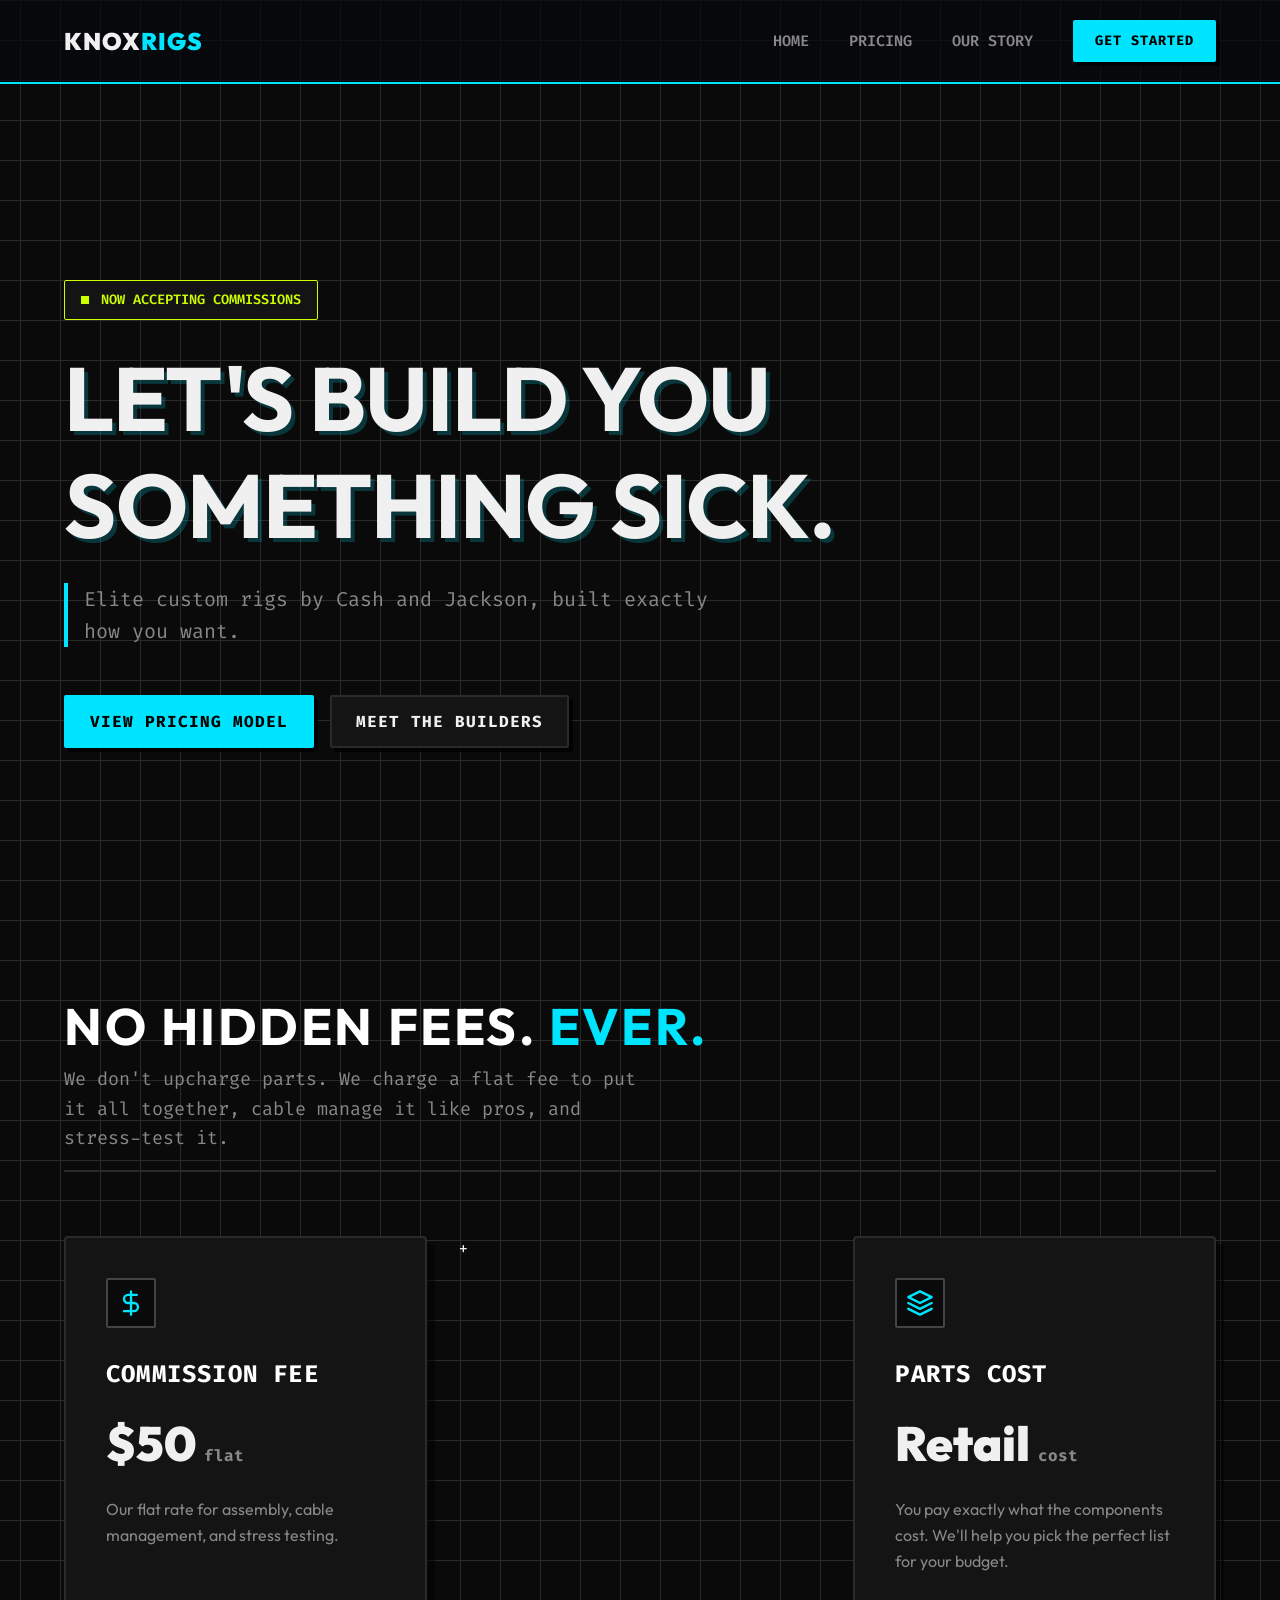
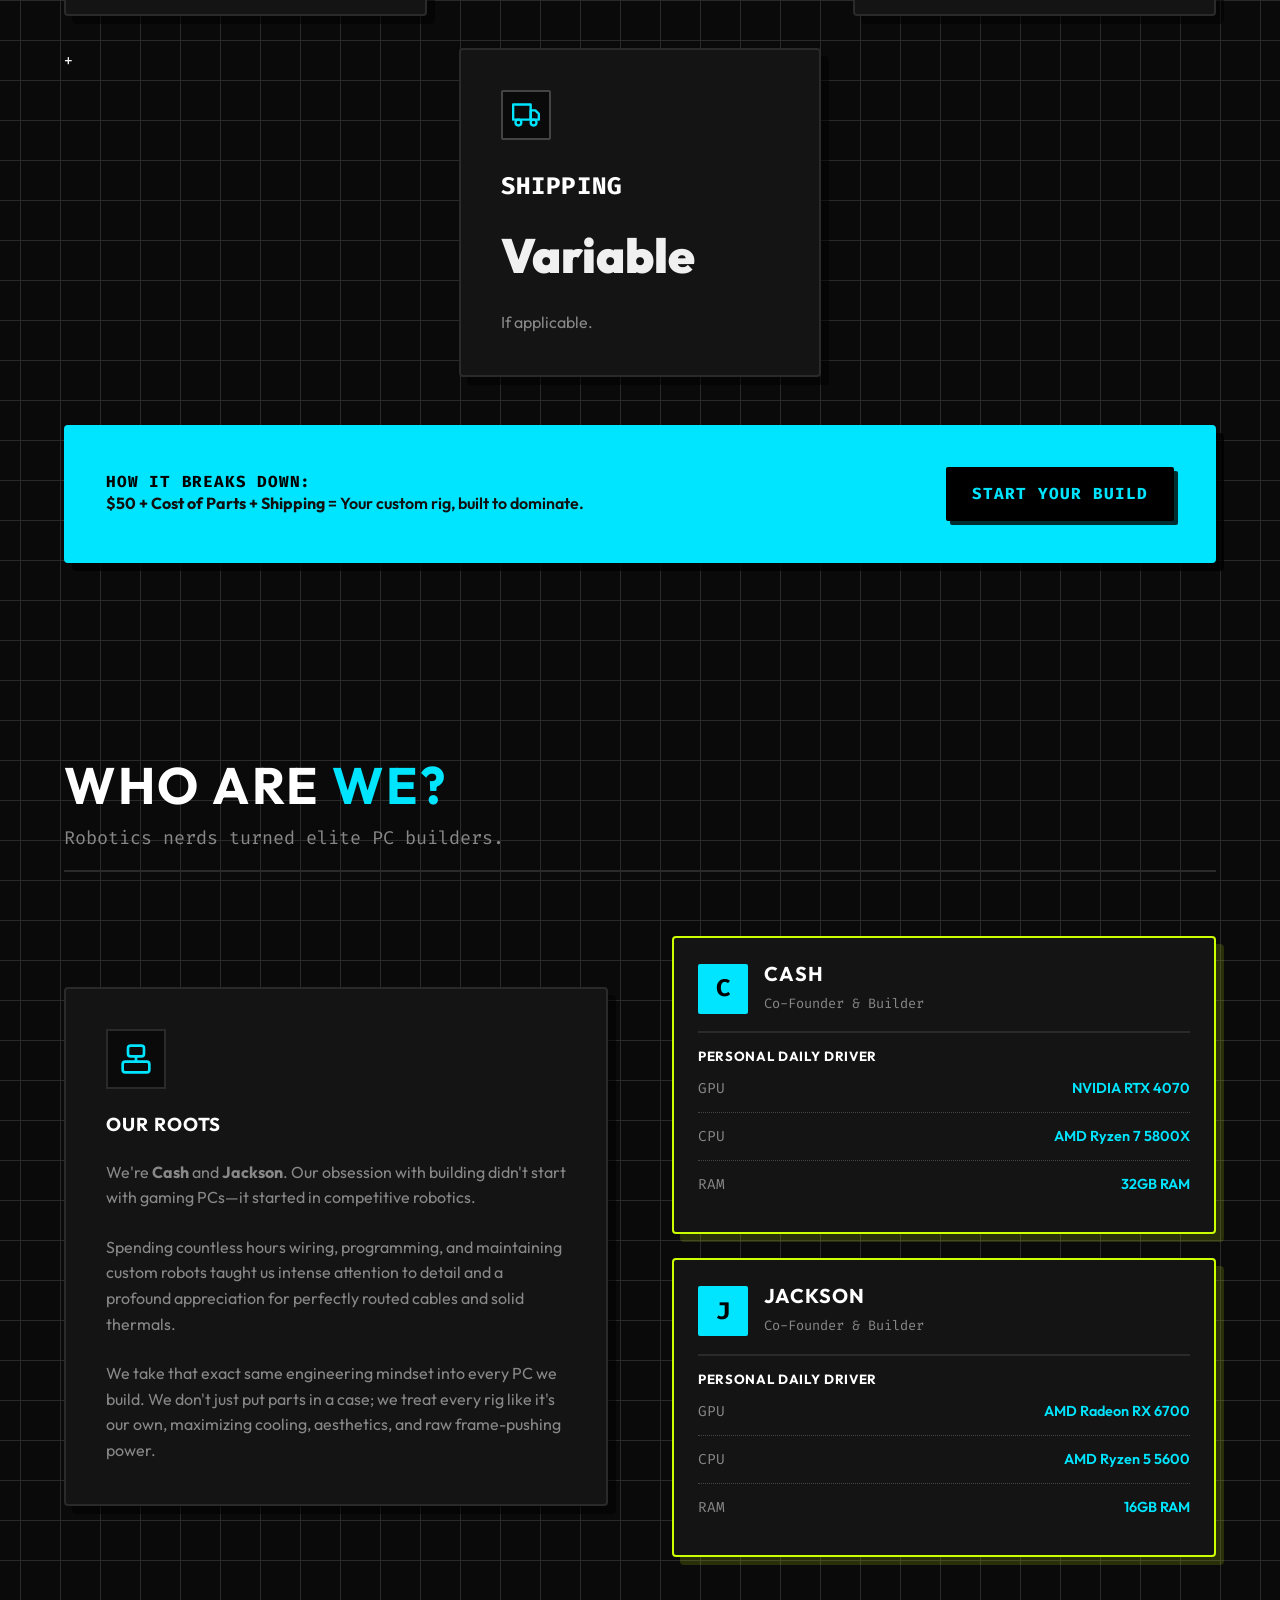
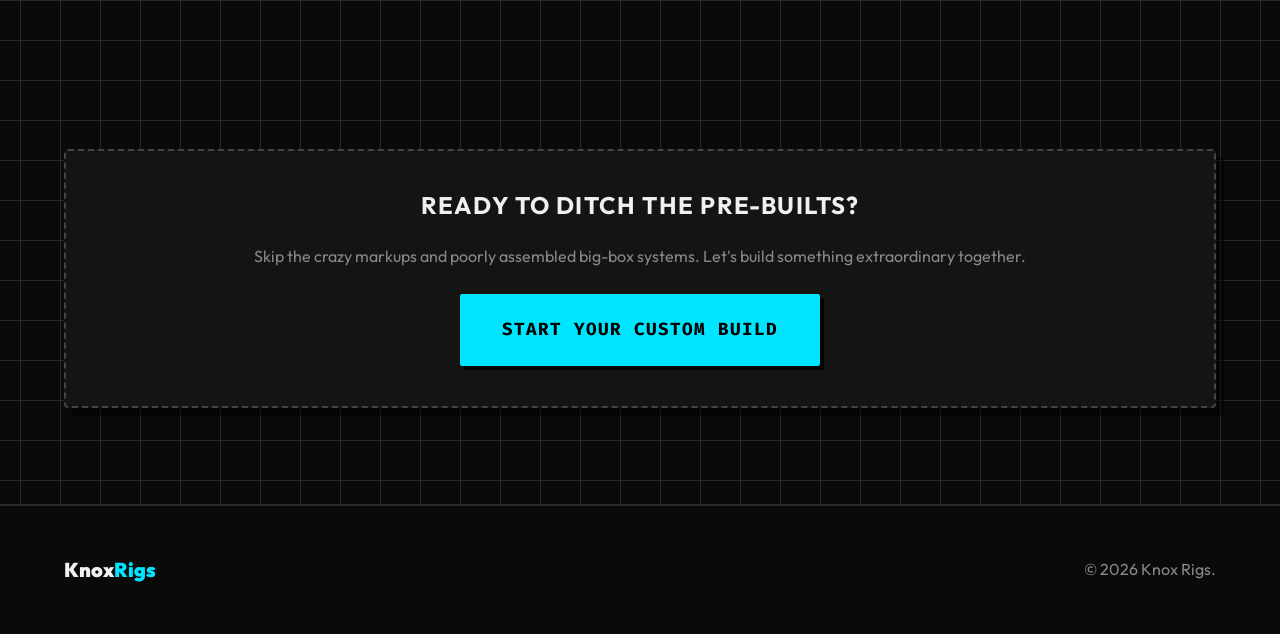
==== index.html @ 751ca569 "new ui" ====
<!DOCTYPE html>
<html lang="en">

<head>
    <meta charset="UTF-8">
    <meta name="viewport" content="width=device-width, initial-scale=1.0">
    <title>Knox Rigs</title>
    <meta name="description"
        content="Premium custom PC building service by Cash and Jackson. Transparent pricing: $50 commission + parts + shipping.">
    <link rel="preconnect" href="https://fonts.googleapis.com">
    <link rel="preconnect" href="https://fonts.gstatic.com" crossorigin>
    <link href="https://fonts.googleapis.com/css2?family=Fira+Code:wght@400;600;700&family=Outfit:wght@300;400;500;600;700;900&display=swap"
        rel="stylesheet">
    <link rel="stylesheet" href="style.css">
</head>

<body>
    <nav class="navbar glass-nav">
        <div class="logo">
            Knox<span>Rigs</span>
        </div>
        <ul class="nav-links">
            <li><a href="#home">Home</a></li>
            <li><a href="#pricing">Pricing</a></li>
            <li><a href="#about">Our Story</a></li>
            <li><a href="commission.html" class="btn-primary btn-small">Get Started</a></li>
        </ul>
        <div class="mobile-menu-btn">
            <svg width="24" height="24" viewBox="0 0 24 24" fill="none" stroke="currentColor" stroke-width="2"
                stroke-linecap="round" stroke-linejoin="round">
                <line x1="3" y1="12" x2="21" y2="12"></line>
                <line x1="3" y1="6" x2="21" y2="6"></line>
                <line x1="3" y1="18" x2="21" y2="18"></line>
            </svg>
        </div>
    </nav>

    <header class="hero" id="home">
        <div class="hero-glow"></div>
        <div class="hero-content reveal">
            <div class="badge">
                <span class="pulse-dot"></span>
                Now accepting commissions
            </div>
            <h1 class="glow-text">Let's Build You<br>Something Sick.</h1>
            <p>Elite custom rigs by Cash and Jackson, built exactly how you want.</p>
            <div class="hero-buttons">
                <a href="#pricing" class="btn-primary">View Pricing Model</a>
                <a href="#about" class="btn-secondary">Meet the Builders</a>
            </div>
        </div>
    </header>

    <section class="pricing" id="pricing">
        <div class="section-container">
            <div class="section-header reveal">
                <h2 class="section-title">No Hidden Fees. <span>Ever.</span></h2>
                <p class="section-subtitle">We don't upcharge parts. We charge a flat fee to put it all together, cable manage it like pros, and stress-test it.</p>
            </div>

            <div class="pricing-cards reveal">
                <div class="price-card glass-panel hover-glow">
                    <div class="price-icon">
                        <svg width="28" height="28" viewBox="0 0 24 24" fill="none" stroke="currentColor"
                            stroke-width="2" stroke-linecap="round" stroke-linejoin="round">
                            <path d="M12 2v20M17 5H9.5a3.5 3.5 0 0 0 0 7h5a3.5 3.5 0 0 1 0 7H6" />
                        </svg>
                    </div>
                    <h3>Commission Fee</h3>
                    <div class="price-amount">$50<span>flat</span></div>
                    <p>Our flat rate for assembly, cable management, and stress testing.</p>
                </div>

                <div class="pricing-operator">+</div>

                <div class="price-card glass-panel hover-glow">
                    <div class="price-icon">
                        <svg width="28" height="28" viewBox="0 0 24 24" fill="none" stroke="currentColor"
                            stroke-width="2" stroke-linecap="round" stroke-linejoin="round">
                            <polygon points="12 2 2 7 12 12 22 7 12 2" />
                            <polyline points="2 17 12 22 22 17" />
                            <polyline points="2 12 12 17 22 12" />
                        </svg>
                    </div>
                    <h3>Parts Cost</h3>
                    <div class="price-amount">Retail<span>cost</span></div>
                    <p>You pay exactly what the components cost. We'll help you pick the perfect list for your budget.
                    </p>
                </div>

                <div class="pricing-operator">+</div>

                <div class="price-card glass-panel hover-glow">
                    <div class="price-icon">
                        <svg width="28" height="28" viewBox="0 0 24 24" fill="none" stroke="currentColor"
                            stroke-width="2" stroke-linecap="round" stroke-linejoin="round">
                            <rect x="1" y="3" width="15" height="13"></rect>
                            <polygon points="16 8 20 8 23 11 23 16 16 16 16 8"></polygon>
                            <circle cx="5.5" cy="18.5" r="2.5"></circle>
                            <circle cx="18.5" cy="18.5" r="2.5"></circle>
                        </svg>
                    </div>
                    <h3>Shipping</h3>
                    <div class="price-amount">Variable</div>
                    <p>If applicable. </p>
                </div>
            </div>

            <div class="total-bar glass-panel reveal">
                <div class="total-content">
                    <h4>How it breaks down:</h4>
                    <p><strong>$50 + Cost of Parts + Shipping</strong> = Your custom rig, built to dominate.</p>
                </div>
                <a href="commission.html" class="btn-primary">Start Your Build</a>
            </div>
        </div>
    </section>

    <section class="about" id="about">
        <div class="section-container">
            <div class="section-header reveal">
                <h2 class="section-title">Who Are <span>We?</span></h2>
                <p class="section-subtitle">Robotics nerds turned elite PC builders.</p>
            </div>

            <div class="about-grid reveal">
                <div class="about-text glass-panel hover-glow">
                    <div class="icon-wrap">
                        <svg width="32" height="32" viewBox="0 0 24 24" fill="none" stroke="currentColor"
                            stroke-width="2">
                            <rect x="2" y="14" width="20" height="8" rx="2" ry="2"></rect>
                            <rect x="6" y="2" width="12" height="8" rx="2" ry="2"></rect>
                            <line x1="12" y1="10" x2="12" y2="14"></line>
                        </svg>
                    </div>
                    <h3>Our Roots</h3>
                    <p>We're <strong>Cash</strong> and <strong>Jackson</strong>. Our obsession with building didn't start
                        with gaming PCs—it started in competitive robotics.</p>
                    <p>Spending countless hours wiring, programming, and maintaining custom robots taught us intense
                        attention to detail and a profound appreciation for perfectly routed cables and solid thermals.</p>
                    <p>We take that exact same engineering mindset into every PC we build. We don't just put parts in a case; we treat every rig like it's our own, maximizing cooling, aesthetics, and raw frame-pushing power.</p>
                </div>

                <div class="builder-cards">
                    <div class="builder-card glass-panel highlight-gradient hover-glow">
                        <div class="builder-header">
                            <div class="builder-avatar avatar-cash">C</div>
                            <div class="builder-info">
                                <h4>Cash</h4>
                                <span class="role">Co-Founder & Builder</span>
                            </div>
                        </div>
                        <div class="builder-specs">
                            <h5>Personal Daily Driver</h5>
                            <ul>
                                <li>
                                    <span class="spec-label">GPU</span>
                                    <span class="spec-value highlight-nvidia">NVIDIA RTX 4070</span>
                                </li>
                                <li>
                                    <span class="spec-label">CPU</span>
                                    <span class="spec-value highlight-amd">AMD Ryzen 7 5800X</span>
                                </li>
                                <li>
                                    <span class="spec-label">RAM</span>
                                    <span class="spec-value">32GB RAM</span>
                                </li>
                            </ul>
                        </div>
                    </div>

                    <div class="builder-card glass-panel highlight-gradient hover-glow">
                        <div class="builder-header">
                            <div class="builder-avatar avatar-jackson">J</div>
                            <div class="builder-info">
                                <h4>Jackson</h4>
                                <span class="role">Co-Founder & Builder</span>
                            </div>
                        </div>
                        <div class="builder-specs">
                            <h5>Personal Daily Driver</h5>
                            <ul>
                                <li>
                                    <span class="spec-label">GPU</span>
                                    <span class="spec-value highlight-amd">AMD Radeon RX 6700</span>
                                </li>
                                <li>
                                    <span class="spec-label">CPU</span>
                                    <span class="spec-value highlight-amd">AMD Ryzen 5 5600</span>
                                </li>
                                <li>
                                    <span class="spec-label">RAM</span>
                                    <span class="spec-value">16GB RAM</span>
                                </li>
                            </ul>
                        </div>
                    </div>
                </div>
            </div>
        </div>
    </section>

    <section class="cta" id="contact">
        <div class="cta-inner glass-panel reveal">
            <h2 class="glow-text">Ready to ditch the pre-builts?</h2>
            <p>Skip the crazy markups and poorly assembled big-box systems. Let's build something extraordinary together.
            </p>
            <a href="commission.html" class="btn-primary large-btn">Start Your Custom Build</a>
        </div>
    </section>

    <footer class="footer">
        <div class="footer-container">
            <div class="footer-logo">
                Knox<span>Rigs</span>
            </div>
            <p>&copy; 2026 Knox Rigs.</p>
        </div>
    </footer>

    <script src="script.js"></script>
</body>

</html>
---- style.css ----
:root {
    --bg-main: #0a0a0a;
    --bg-surface: #141414;
    --bg-surface-hover: #1c1c1c;
    
    --border-color: #2a2a2a;
    --border-hover: #444;
    
    --text-main: #f0f0f0;
    --text-muted: #888;
    
    --accent-1: #00E5FF; /* Electric Cyan */
    --accent-2: #ccff00; /* Toxic Green */
    
    --color-nvidia: #76b900;
    --color-amd: #ed1c24;
    
    --transition-snappy: 0.15s ease-out;
    
    --font-stack: 'Outfit', -apple-system, sans-serif;
    --font-mono: 'Fira Code', monospace;
}

* {
    margin: 0;
    padding: 0;
    box-sizing: border-box;
}

html {
    scroll-behavior: smooth;
    scroll-padding-top: 100px;
}

body {
    background-color: var(--bg-main);
    color: var(--text-main);
    font-family: var(--font-stack);
    line-height: 1.6;
    overflow-x: hidden;
    position: relative;
    /* Hard geometric grid */
    background-image: 
        linear-gradient(var(--border-color) 1px, transparent 1px),
        linear-gradient(90deg, var(--border-color) 1px, transparent 1px);
    background-size: 40px 40px;
    background-position: center top;
}

/* Remove the old glow orbs */
body::before, body::after {
    display: none;
}

h1, h2, h3, h4, h5 {
    font-weight: 700;
    line-height: 1.2;
    color: #fff;
    text-transform: uppercase;
    letter-spacing: 0.05em;
}

p {
    color: var(--text-muted);
}

.glow-text {
    /* Repurposed class name to just be high contrast */
    color: var(--text-main);
}

span {
    color: var(--accent-1);
}

/* Buttons (Neobrutalist/Hardware) */
.btn-primary, .btn-secondary {
    display: inline-flex;
    align-items: center;
    justify-content: center;
    padding: 0.75rem 1.5rem;
    border-radius: 2px;
    font-size: 1rem;
    font-weight: 700;
    text-decoration: none;
    transition: var(--transition-snappy);
    cursor: pointer;
    font-family: var(--font-mono);
    text-transform: uppercase;
    letter-spacing: 1px;
}

.btn-primary {
    background: var(--accent-1);
    color: #000;
    border: 2px solid var(--accent-1);
    box-shadow: 4px 4px 0px rgba(0, 0, 0, 0.8);
}

.btn-primary:hover {
    transform: translate(-2px, -2px);
    box-shadow: 6px 6px 0px var(--accent-1);
    background: #000;
    color: var(--accent-1);
}

.btn-secondary {
    background: var(--bg-surface);
    color: var(--text-main);
    border: 2px solid var(--border-color);
    box-shadow: 4px 4px 0px rgba(0,0,0,0.8);
}

.btn-secondary:hover {
    transform: translate(-2px, -2px);
    border-color: var(--accent-2);
    box-shadow: 6px 6px 0px var(--accent-2);
    color: var(--accent-2);
}

.btn-small {
    padding: 0.5rem 1.25rem;
    font-size: 0.85rem;
}

.large-btn {
    font-size: 1.1rem;
    padding: 1.25rem 2.5rem; 
}

/* Glass Panels -> Brutalist Hardware Panels */
.glass-panel {
    background: var(--bg-surface);
    border: 2px solid var(--border-color);
    border-radius: 4px;
    padding: 2.5rem;
    transition: var(--transition-snappy);
    box-shadow: 8px 8px 0px rgba(0,0,0,0.5);
    /* Remove backdrop blur completely */
    backdrop-filter: none;
    -webkit-backdrop-filter: none;
}

.hover-glow:hover {
    border-color: var(--accent-1);
    transform: translate(-4px, -4px);
    box-shadow: 12px 12px 0px rgba(0, 229, 255, 0.15);
}

/* Nav Bar */
.navbar {
    position: fixed;
    top: 0;
    width: 100%;
    padding: 1.25rem 5%;
    display: flex;
    justify-content: space-between;
    align-items: center;
    z-index: 1000;
    transition: all 0.3s ease;
    background: var(--bg-main);
    border-bottom: 2px solid var(--border-color);
}

.navbar.glass-nav {
    /* Keep class for JS but override style */
    background: var(--bg-main);
    border-bottom: 2px solid var(--accent-1);
}

.logo {
    font-size: 1.5rem;
    font-weight: 900;
    letter-spacing: 1px;
    text-transform: uppercase;
}

.nav-links {
    display: flex;
    list-style: none;
    gap: 2.5rem;
    align-items: center;
}

.nav-links a:not(.btn-primary) {
    color: var(--text-muted);
    text-decoration: none;
    font-weight: 600;
    transition: color 0.2s ease;
    font-size: 0.95rem;
    text-transform: uppercase;
    font-family: var(--font-mono);
}

.nav-links a:not(.btn-primary):hover {
    color: var(--accent-1);
}

.mobile-menu-btn {
    display: none;
    color: #fff;
    cursor: pointer;
}

/* Hero Section */
.hero {
    position: relative;
    min-height: 100vh;
    display: flex;
    align-items: center;
    justify-content: flex-start; /* Asymmetrical */
    text-align: left;
    padding: 8rem 5% 0;
}

.hero-glow {
    display: none;
}

.hero-content {
    max-width: 800px;
    display: flex;
    flex-direction: column;
    align-items: flex-start;
    gap: 1.5rem;
}

.badge {
    display: inline-flex;
    align-items: center;
    gap: 0.75rem;
    background: var(--bg-surface);
    color: var(--accent-2);
    padding: 0.5rem 1rem;
    border-radius: 2px;
    font-weight: 600;
    font-size: 0.85rem;
    border: 1px solid var(--accent-2);
    font-family: var(--font-mono);
    text-transform: uppercase;
}

.pulse-dot {
    width: 8px;
    height: 8px;
    background-color: var(--accent-2);
    border-radius: 0; /* Square dot */
    animation: pulse-animation 1.5s infinite steps(2);
}

@keyframes pulse-animation {
    0% { opacity: 1; }
    50% { opacity: 0; }
    100% { opacity: 1; }
}

.hero h1 {
    font-size: clamp(3.5rem, 7vw, 6.5rem);
    letter-spacing: -1px;
    color: var(--text-main);
    /* Hard text shadow */
    text-shadow: 4px 4px 0px rgba(0, 229, 255, 0.2);
}

.hero p {
    font-size: 1.25rem;
    max-width: 650px;
    border-left: 4px solid var(--accent-1);
    padding-left: 1rem;
    font-family: var(--font-mono);
}

.hero-buttons {
    display: flex;
    gap: 1rem;
    margin-top: 1.5rem;
    justify-content: flex-start;
}

/* Standard Section Spacing */
section {
    padding: 6rem 5%;
}

.section-container {
    max-width: 1200px;
    margin: 0 auto;
}

.section-header {
    text-align: left;
    margin-bottom: 4rem;
    border-bottom: 2px solid var(--border-color);
    padding-bottom: 1rem;
}

.section-title {
    font-size: clamp(2.5rem, 4vw, 3.5rem);
    margin-bottom: 0.5rem;
}

.section-subtitle {
    font-size: 1.15rem;
    max-width: 600px;
    font-family: var(--font-mono);
}

/* Pricing Section */
.pricing-cards {
    display: grid;
    grid-template-columns: repeat(auto-fit, minmax(300px, 1fr));
    gap: 2rem;
    margin-bottom: 3rem;
}

.price-card {
    text-align: left;
    display: flex;
    flex-direction: column;
    gap: 1rem;
}

.price-icon {
    width: 50px;
    height: 50px;
    background: var(--bg-main);
    border: 2px solid var(--border-hover);
    border-radius: 2px;
    display: flex;
    align-items: center;
    justify-content: center;
    color: var(--accent-1);
    margin-bottom: 1rem;
}

.price-card h3 {
    font-size: 1.5rem;
    font-family: var(--font-mono);
}

.price-amount {
    font-size: 3rem;
    font-weight: 900;
    color: var(--text-main);
    display: flex;
    align-items: baseline;
    gap: 0.5rem;
}

.price-amount span {
    font-size: 1rem;
    color: var(--text-muted);
    font-family: var(--font-mono);
}

.total-bar {
    display: flex;
    justify-content: space-between;
    align-items: center;
    flex-wrap: wrap;
    gap: 2rem;
    background: var(--accent-1);
    color: #000;
    border-color: var(--accent-1);
    box-shadow: 8px 8px 0px rgba(0,0,0,0.8);
}

.total-bar h4 {
    color: #000;
    font-family: var(--font-mono);
}

.total-bar p {
    color: #111;
    font-weight: 600;
}

.total-bar .btn-primary {
    background: #000;
    color: var(--accent-1);
    border-color: #000;
}

.total-bar .btn-primary:hover {
    background: var(--bg-surface);
    color: var(--text-main);
    box-shadow: 4px 4px 0px rgba(0,0,0,0.9);
}

/* Custom Highlight styles */
.highlight-gradient {
    border-color: var(--accent-2);
    box-shadow: 8px 8px 0px rgba(204, 255, 0, 0.15);
}

.popular-badge {
    background: var(--accent-2);
    color: #000;
    padding: 0.25rem 0.75rem;
    font-size: 0.8rem;
    font-weight: 700;
    border-radius: 2px;
    display: inline-block;
    margin-bottom: 1rem;
    text-transform: uppercase;
    font-family: var(--font-mono);
}

/* About Section */
.about-grid {
    display: grid;
    grid-template-columns: 1fr 1fr;
    gap: 4rem;
    align-items: center;
}

.about-text {
    display: flex;
    flex-direction: column;
    gap: 1.5rem;
}

.icon-wrap {
    width: 60px;
    height: 60px;
    background: var(--bg-main);
    border: 2px solid var(--border-color);
    display: flex;
    align-items: center;
    justify-content: center;
    color: var(--accent-1);
}

.builder-cards {
    display: flex;
    flex-direction: column;
    gap: 1.5rem;
}

.builder-card {
    padding: 2rem;
    display: flex;
    flex-direction: column;
    gap: 1rem;
}

.builder-card.glass-panel {
    padding: 1.5rem;
}

.builder-header {
    display: flex;
    align-items: center;
    gap: 1rem;
    border-bottom: 2px solid var(--border-color);
    padding-bottom: 1rem;
}

.builder-avatar {
    width: 50px;
    height: 50px;
    background: var(--accent-1);
    color: #000;
    border-radius: 2px;
    display: flex;
    align-items: center;
    justify-content: center;
    font-size: 1.5rem;
    font-weight: 900;
    font-family: var(--font-mono);
}

.builder-info h4 {
    font-size: 1.25rem;
    margin-bottom: 0.25rem;
}

.builder-info span {
    font-size: 0.85rem;
    color: var(--text-muted);
    font-family: var(--font-mono);
}

.builder-specs {
    list-style: none;
}

.builder-specs li {
    display: flex;
    justify-content: space-between;
    padding: 0.75rem 0;
    border-bottom: 1px dotted var(--border-hover);
    font-size: 0.9rem;
}

.builder-specs li:last-child {
    border-bottom: none;
}

.spec-label {
    color: var(--text-muted);
    font-family: var(--font-mono);
}

.spec-value {
    font-weight: 600;
}

.target-nvidia { color: var(--color-nvidia); }
.target-amd { color: var(--color-amd); }

/* CTA Section */
.cta {
    padding: 6rem 5%;
}

.cta-inner {
    text-align: center;
    display: flex;
    flex-direction: column;
    align-items: center;
    gap: 1.5rem;
    background: var(--bg-surface);
    border: 2px dashed var(--border-hover);
}

/* Commission Page Header */
.page-header {
    padding: 10rem 5% 4rem;
    text-align: left;
    border-bottom: 2px solid var(--border-color);
    background: var(--bg-main);
}

.pt-0 {
    padding-top: 4rem;
}

/* Tiers Grid */
.tiers-grid {
    display: grid;
    grid-template-columns: repeat(auto-fit, minmax(320px, 1fr));
    gap: 2rem;
}

.tier-card {
    display: flex;
    flex-direction: column;
}

.tier-badge {
    background: var(--border-color);
    color: var(--text-main);
    padding: 0.4rem 0.8rem;
    font-size: 0.8rem;
    font-weight: 700;
    border-radius: 2px;
    display: inline-block;
    margin-bottom: 1rem;
    align-self: flex-start;
    font-family: var(--font-mono);
    text-transform: uppercase;
}

.elite-badge {
    background: var(--accent-1);
    color: #000;
}

.tier-desc {
    margin: 1rem 0;
    flex-grow: 1;
}

.tier-price {
    font-size: 2.5rem;
    font-weight: 900;
    color: var(--text-main);
    margin-bottom: 1.5rem;
    display: flex;
    align-items: baseline;
    gap: 0.5rem;
    font-family: var(--font-mono);
}

.tier-price span {
    font-size: 1rem;
    color: var(--text-muted);
    text-transform: none;
}

.tier-specs {
    list-style: none;
    margin-bottom: 2rem;
    background: var(--bg-main);
    padding: 1rem;
    border: 1px solid var(--border-color);
}

.tier-specs li {
    display: flex;
    justify-content: space-between;
    padding: 0.75rem 0;
    border-bottom: 1px dashed var(--border-hover);
    font-size: 0.95rem;
}

.tier-specs li:last-child {
    border-bottom: none;
}

.tier-btn {
    margin-top: auto;
}

.w-full {
    width: 100%;
}

.mt-4 {
    margin-top: 1.5rem;
}

/* Form Styles */
.form-section {
    position: relative;
    padding-bottom: 8rem;
}

.form-container {
    max-width: 800px;
    margin: 0 auto;
}

.form-title {
    margin-bottom: 0.5rem;
}

.form-subtitle {
    margin-bottom: 2.5rem;
    font-family: var(--font-mono);
}

.commission-form {
    display: grid;
    grid-template-columns: 1fr 1fr;
    gap: 1.5rem;
}

.form-group {
    display: flex;
    flex-direction: column;
    gap: 0.5rem;
}

.full-width {
    grid-column: 1 / -1;
}

label {
    font-size: 0.9rem;
    font-weight: 600;
    color: var(--text-main);
    font-family: var(--font-mono);
    text-transform: uppercase;
}

input, select, textarea {
    width: 100%;
    background: var(--bg-main);
    border: 2px solid var(--border-color);
    border-radius: 2px;
    padding: 1rem;
    color: var(--text-main);
    font-family: var(--font-stack);
    font-size: 1rem;
    transition: var(--transition-snappy);
}

input:focus, select:focus, textarea:focus {
    outline: none;
    border-color: var(--accent-1);
    box-shadow: 4px 4px 0px rgba(0, 229, 255, 0.2);
    background: var(--bg-surface-hover);
}

textarea {
    resize: vertical;
    min-height: 120px;
}

select {
    appearance: none;
    background-image: url("data:image/svg+xml;charset=UTF-8,%3csvg xmlns='http://www.w3.org/2000/svg' viewBox='0 0 24 24' fill='none' stroke='%23f8fafc' stroke-width='2' stroke-linecap='round' stroke-linejoin='round'%3e%3cpolyline points='6 9 12 15 18 9'%3e%3c/polyline%3e%3c/svg%3e");
    background-repeat: no-repeat;
    background-position: right 1rem center;
    background-size: 1em;
}

input:disabled, textarea:disabled {
    opacity: 0.5;
    cursor: not-allowed;
    background: var(--bg-main);
}

/* Success Modal */
.modal-overlay {
    position: fixed;
    top: 0; left: 0; width: 100%; height: 100%;
    background: rgba(0, 0, 0, 0.8);
    display: flex;
    align-items: center;
    justify-content: center;
    opacity: 0;
    visibility: hidden;
    transition: var(--transition-snappy);
    z-index: 9999;
}

.modal-overlay.active {
    opacity: 1;
    visibility: visible;
}

.modal-content {
    max-width: 500px;
    width: 90%;
    text-align: center;
    transform: translateY(20px);
    border: 2px solid var(--accent-1);
    box-shadow: 12px 12px 0px rgba(0, 229, 255, 0.2);
}

.modal-overlay.active .modal-content {
    transform: translateY(0);
}

.modal-icon {
    width: 80px;
    height: 80px;
    background: var(--bg-main);
    border: 2px solid var(--accent-1);
    color: var(--accent-1);
    border-radius: 50%;
    display: flex;
    align-items: center;
    justify-content: center;
    margin: 0 auto 1.5rem;
}

.modal-content h3 {
    margin-bottom: 1rem;
}

.modal-content p {
    margin-bottom: 2rem;
}

/* Footer */
.footer {
    border-top: 2px solid var(--border-color);
    padding: 3rem 5%;
    background: var(--bg-main);
}

.footer-container {
    max-width: 1200px;
    margin: 0 auto;
    display: flex;
    justify-content: space-between;
    align-items: center;
}

.footer-logo {
    font-size: 1.25rem;
    font-weight: 900;
}

/* Animations & Utilities */
.reveal {
    opacity: 0;
    transform: translateY(20px);
    transition: all 0.6s cubic-bezier(0.25, 0.8, 0.25, 1);
}

.reveal.active {
    opacity: 1;
    transform: translateY(0);
}

.text-center { text-align: center; }

@media (max-width: 900px) {
    .commission-form {
        grid-template-columns: 1fr;
    }
    .about-grid {
        grid-template-columns: 1fr;
    }
}

@media (max-width: 768px) {
    .navbar { padding: 1rem 5%; }
    .nav-links {
        position: fixed;
        top: 70px;
        left: -100%;
        width: 100%;
        height: calc(100vh - 70px);
        background: var(--bg-main);
        flex-direction: column;
        justify-content: center;
        transition: 0.3s ease-in-out;
        border-top: 2px solid var(--border-color);
    }
    .nav-links.active { left: 0; }
    .mobile-menu-btn { display: block; }
    
    .hero {
        align-items: flex-start;
        padding-top: 8rem;
    }
    .hero-content { align-items: flex-start; text-align: left; }
    .hero-buttons { flex-direction: column; width: 100%; }
    .hero-buttons a { width: 100%; }
    
    .section-title { font-size: 2rem; }
}
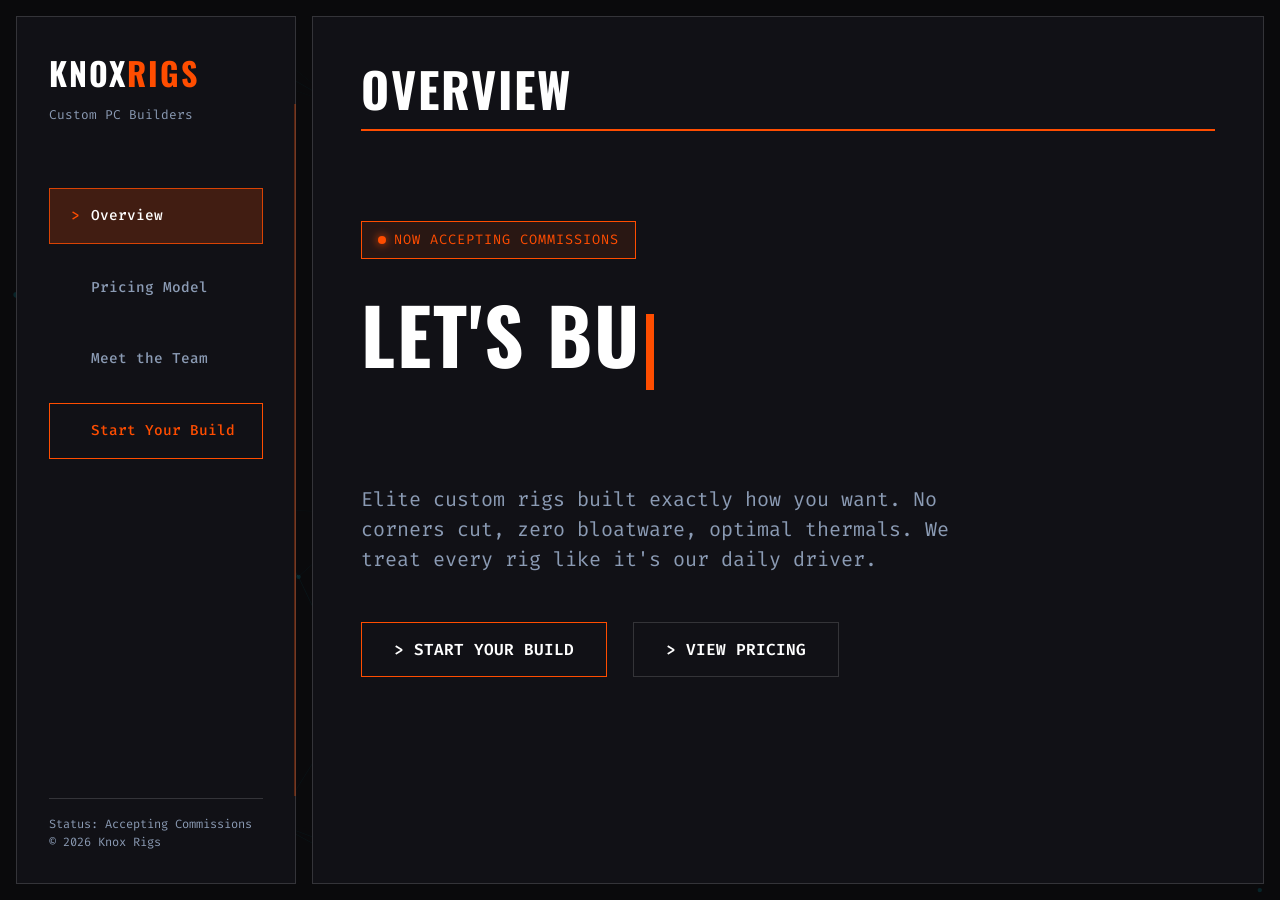
==== commit 8b76f804: "new ui!" ====
--- a/index.html
+++ b/index.html
@@ -1,224 +1,162 @@
 <!DOCTYPE html>
 <html lang="en">
-
 <head>
     <meta charset="UTF-8">
     <meta name="viewport" content="width=device-width, initial-scale=1.0">
-    <title>Knox Rigs</title>
-    <meta name="description"
-        content="Premium custom PC building service by Cash and Jackson. Transparent pricing: $50 commission + parts + shipping.">
-    <link rel="preconnect" href="https://fonts.googleapis.com">
-    <link rel="preconnect" href="https://fonts.gstatic.com" crossorigin>
-    <link href="https://fonts.googleapis.com/css2?family=Fira+Code:wght@400;600;700&family=Outfit:wght@300;400;500;600;700;900&display=swap"
-        rel="stylesheet">
+    <title>KNOX // RIGS: COMMAND CENTER</title>
+    <meta name="description" content="Premium custom PC building service by Cash and Jackson.">
     <link rel="stylesheet" href="style.css">
 </head>
+<body>
+    <canvas id="particles-bg"></canvas>
 
-<body>
-    <nav class="navbar glass-nav">
-        <div class="logo">
-            Knox<span>Rigs</span>
-        </div>
-        <ul class="nav-links">
-            <li><a href="#home">Home</a></li>
-            <li><a href="#pricing">Pricing</a></li>
-            <li><a href="#about">Our Story</a></li>
-            <li><a href="commission.html" class="btn-primary btn-small">Get Started</a></li>
-        </ul>
-        <div class="mobile-menu-btn">
-            <svg width="24" height="24" viewBox="0 0 24 24" fill="none" stroke="currentColor" stroke-width="2"
-                stroke-linecap="round" stroke-linejoin="round">
-                <line x1="3" y1="12" x2="21" y2="12"></line>
-                <line x1="3" y1="6" x2="21" y2="6"></line>
-                <line x1="3" y1="18" x2="21" y2="18"></line>
-            </svg>
-        </div>
-    </nav>
-
-    <header class="hero" id="home">
-        <div class="hero-glow"></div>
-        <div class="hero-content reveal">
-            <div class="badge">
-                <span class="pulse-dot"></span>
-                Now accepting commissions
-            </div>
-            <h1 class="glow-text">Let's Build You<br>Something Sick.</h1>
-            <p>Elite custom rigs by Cash and Jackson, built exactly how you want.</p>
-            <div class="hero-buttons">
-                <a href="#pricing" class="btn-primary">View Pricing Model</a>
-                <a href="#about" class="btn-secondary">Meet the Builders</a>
-            </div>
-        </div>
-    </header>
-
-    <section class="pricing" id="pricing">
-        <div class="section-container">
-            <div class="section-header reveal">
-                <h2 class="section-title">No Hidden Fees. <span>Ever.</span></h2>
-                <p class="section-subtitle">We don't upcharge parts. We charge a flat fee to put it all together, cable manage it like pros, and stress-test it.</p>
+    <div class="app-container">
+        
+        <!-- SIDEBAR NAVIGATION -->
+        <aside class="sidebar">
+            <div class="brand">
+                <h1>KNOX<span>RIGS</span></h1>
+                <p style="color: var(--text-dim); font-size: 0.8rem; margin-top: 0.5rem;">Custom PC Builders</p>
             </div>
 
-            <div class="pricing-cards reveal">
-                <div class="price-card glass-panel hover-glow">
-                    <div class="price-icon">
-                        <svg width="28" height="28" viewBox="0 0 24 24" fill="none" stroke="currentColor"
-                            stroke-width="2" stroke-linecap="round" stroke-linejoin="round">
-                            <path d="M12 2v20M17 5H9.5a3.5 3.5 0 0 0 0 7h5a3.5 3.5 0 0 1 0 7H6" />
-                        </svg>
+            <ul class="nav-menu">
+                <li class="nav-item active" onclick="switchView('home', this)">Overview</li>
+                <li class="nav-item" onclick="switchView('pricing', this)">Pricing Model</li>
+                <li class="nav-item" onclick="switchView('team', this)">Meet the Team</li>
+                <li class="nav-item" style="color: var(--accent-orange); border-color: var(--accent-orange);" onclick="window.location.href='commission.html'">Start Your Build</li>
+            </ul>
+
+            <div class="sidebar-footer">
+                <p>Status: Accepting Commissions</p>
+                <p>&copy; 2026 Knox Rigs</p>
+            </div>
+        </aside>
+
+        <!-- MAIN STAGE -->
+        <main class="main-stage">
+            
+            <!-- VIEW: HOME (OVERVIEW) -->
+            <section id="view-home" class="view-section active">
+                <div class="sys-header">
+                    <h2>Overview</h2>
+                </div>
+                
+                <div class="hero-content">
+                    <div class="badge slide-in">
+                        <span class="pulse-dot"></span>
+                        Now accepting commissions
                     </div>
-                    <h3>Commission Fee</h3>
-                    <div class="price-amount">$50<span>flat</span></div>
-                    <p>Our flat rate for assembly, cable management, and stress testing.</p>
+                    <h2 class="hero-title glow-text" id="hero-title" style="min-height: 2.2em;"></h2>
+                    <p class="hero-desc">Elite custom rigs built exactly how you want. No corners cut, zero bloatware, optimal thermals. We treat every rig like it's our daily driver.</p>
+                    
+                    <button class="cmd-btn" onclick="window.location.href='commission.html'">> START YOUR BUILD</button>
+                    <button class="cmd-btn cmd-btn-secondary" onclick="document.querySelectorAll('.nav-item')[1].click()" style="margin-left: 1rem;">> VIEW PRICING</button>
+                </div>
+            </section>
+
+            <!-- VIEW: PRICING -->
+            <section id="view-pricing" class="view-section">
+                <div class="sys-header">
+                    <h2>Pricing Model</h2>
                 </div>
 
-                <div class="pricing-operator">+</div>
-
-                <div class="price-card glass-panel hover-glow">
-                    <div class="price-icon">
-                        <svg width="28" height="28" viewBox="0 0 24 24" fill="none" stroke="currentColor"
-                            stroke-width="2" stroke-linecap="round" stroke-linejoin="round">
-                            <polygon points="12 2 2 7 12 12 22 7 12 2" />
-                            <polyline points="2 17 12 22 22 17" />
-                            <polyline points="2 12 12 17 22 12" />
-                        </svg>
+                <div class="sys-grid">
+                    <div class="sys-card">
+                        <h3>Commission Fee</h3>
+                        <div class="sys-price">$50</div>
+                        <p class="sys-desc">Flat rate for assembly, cable management, stress testing, and OS installation.</p>
                     </div>
-                    <h3>Parts Cost</h3>
-                    <div class="price-amount">Retail<span>cost</span></div>
-                    <p>You pay exactly what the components cost. We'll help you pick the perfect list for your budget.
-                    </p>
+                    <div class="sys-card">
+                        <h3>Parts Cost</h3>
+                        <div class="sys-price">Retail</div>
+                        <p class="sys-desc">You pay exactly what the components cost. Zero upcharging or hidden fees.</p>
+                    </div>
+                    <div class="sys-card">
+                        <h3>Shipping</h3>
+                        <div class="sys-price">Variable</div>
+                        <p class="sys-desc">Calculated exactly based on final rig weight and dimensions.</p>
+                    </div>
                 </div>
 
-                <div class="pricing-operator">+</div>
+                <div class="total-calc">
+                    <h3 style="color: var(--bg-surface); margin-bottom: 0.5rem;">Total Cost Breakdown =</h3>
+                    <p style="font-family: var(--font-heading); font-size: 1.5rem; color: #fff;">$50 + Cost of Parts + Shipping</p>
+                </div>
+            </section>
 
-                <div class="price-card glass-panel hover-glow">
-                    <div class="price-icon">
-                        <svg width="28" height="28" viewBox="0 0 24 24" fill="none" stroke="currentColor"
-                            stroke-width="2" stroke-linecap="round" stroke-linejoin="round">
-                            <rect x="1" y="3" width="15" height="13"></rect>
-                            <polygon points="16 8 20 8 23 11 23 16 16 16 16 8"></polygon>
-                            <circle cx="5.5" cy="18.5" r="2.5"></circle>
-                            <circle cx="18.5" cy="18.5" r="2.5"></circle>
-                        </svg>
-                    </div>
-                    <h3>Shipping</h3>
-                    <div class="price-amount">Variable</div>
-                    <p>If applicable. </p>
-                </div>
-            </div>
-
-            <div class="total-bar glass-panel reveal">
-                <div class="total-content">
-                    <h4>How it breaks down:</h4>
-                    <p><strong>$50 + Cost of Parts + Shipping</strong> = Your custom rig, built to dominate.</p>
-                </div>
-                <a href="commission.html" class="btn-primary">Start Your Build</a>
-            </div>
-        </div>
-    </section>
-
-    <section class="about" id="about">
-        <div class="section-container">
-            <div class="section-header reveal">
-                <h2 class="section-title">Who Are <span>We?</span></h2>
-                <p class="section-subtitle">Robotics nerds turned elite PC builders.</p>
-            </div>
-
-            <div class="about-grid reveal">
-                <div class="about-text glass-panel hover-glow">
-                    <div class="icon-wrap">
-                        <svg width="32" height="32" viewBox="0 0 24 24" fill="none" stroke="currentColor"
-                            stroke-width="2">
-                            <rect x="2" y="14" width="20" height="8" rx="2" ry="2"></rect>
-                            <rect x="6" y="2" width="12" height="8" rx="2" ry="2"></rect>
-                            <line x1="12" y1="10" x2="12" y2="14"></line>
-                        </svg>
-                    </div>
-                    <h3>Our Roots</h3>
-                    <p>We're <strong>Cash</strong> and <strong>Jackson</strong>. Our obsession with building didn't start
-                        with gaming PCs—it started in competitive robotics.</p>
-                    <p>Spending countless hours wiring, programming, and maintaining custom robots taught us intense
-                        attention to detail and a profound appreciation for perfectly routed cables and solid thermals.</p>
-                    <p>We take that exact same engineering mindset into every PC we build. We don't just put parts in a case; we treat every rig like it's our own, maximizing cooling, aesthetics, and raw frame-pushing power.</p>
+            <!-- VIEW: TEAM -->
+            <section id="view-team" class="view-section">
+                <div class="sys-header">
+                    <h2>The Team</h2>
                 </div>
 
-                <div class="builder-cards">
-                    <div class="builder-card glass-panel highlight-gradient hover-glow">
-                        <div class="builder-header">
-                            <div class="builder-avatar avatar-cash">C</div>
-                            <div class="builder-info">
-                                <h4>Cash</h4>
-                                <span class="role">Co-Founder & Builder</span>
-                            </div>
+                <p style="color: var(--text-dim); margin-bottom: 2rem;">Robotics engineers turned elite PC builders. We bring competition-grade attention to detail into every chassis.</p>
+
+                <div class="team-grid">
+                    <!-- CASH -->
+                    <div class="team-card">
+                        <div class="team-header">
+                            <span class="team-name">Cash</span>
+                            <span class="team-role">Co-Founder</span>
                         </div>
-                        <div class="builder-specs">
-                            <h5>Personal Daily Driver</h5>
-                            <ul>
-                                <li>
-                                    <span class="spec-label">GPU</span>
-                                    <span class="spec-value highlight-nvidia">NVIDIA RTX 4070</span>
-                                </li>
-                                <li>
-                                    <span class="spec-label">CPU</span>
-                                    <span class="spec-value highlight-amd">AMD Ryzen 7 5800X</span>
-                                </li>
-                                <li>
-                                    <span class="spec-label">RAM</span>
-                                    <span class="spec-value">32GB RAM</span>
-                                </li>
-                            </ul>
-                        </div>
+                        <p style="color: var(--text-dim); font-size: 0.8rem; margin-bottom: 1rem;">Personal Rig:</p>
+                        <ul class="spec-list">
+                            <li><span class="spec-label">GPU</span><span class="spec-val target-nvidia">NVIDIA RTX 4070</span></li>
+                            <li><span class="spec-label">CPU</span><span class="spec-val target-amd">AMD Ryzen 7 5800X</span></li>
+                            <li><span class="spec-label">RAM</span><span class="spec-val">32GB DDR4</span></li>
+                        </ul>
                     </div>
 
-                    <div class="builder-card glass-panel highlight-gradient hover-glow">
-                        <div class="builder-header">
-                            <div class="builder-avatar avatar-jackson">J</div>
-                            <div class="builder-info">
-                                <h4>Jackson</h4>
-                                <span class="role">Co-Founder & Builder</span>
-                            </div>
+                    <!-- JACKSON -->
+                    <div class="team-card">
+                        <div class="team-header">
+                            <span class="team-name">Jackson</span>
+                            <span class="team-role">Co-Founder</span>
                         </div>
-                        <div class="builder-specs">
-                            <h5>Personal Daily Driver</h5>
-                            <ul>
-                                <li>
-                                    <span class="spec-label">GPU</span>
-                                    <span class="spec-value highlight-amd">AMD Radeon RX 6700</span>
-                                </li>
-                                <li>
-                                    <span class="spec-label">CPU</span>
-                                    <span class="spec-value highlight-amd">AMD Ryzen 5 5600</span>
-                                </li>
-                                <li>
-                                    <span class="spec-label">RAM</span>
-                                    <span class="spec-value">16GB RAM</span>
-                                </li>
-                            </ul>
+                        <p style="color: var(--text-dim); font-size: 0.8rem; margin-bottom: 1rem;">Personal Rig:</p>
+                        <ul class="spec-list">
+                            <li><span class="spec-label">GPU</span><span class="spec-val target-amd">AMD RX 6700</span></li>
+                            <li><span class="spec-label">CPU</span><span class="spec-val target-amd">AMD Ryzen 5 5600</span></li>
+                            <li><span class="spec-label">RAM</span><span class="spec-val">16GB DDR4</span></li>
+                        </ul>
+                    </div>
+
+                    <!-- MICAH -->
+                    <div class="team-card">
+                        <div class="team-header">
+                            <span class="team-name">Micah</span>
+                            <span class="team-role">Builder</span>
                         </div>
+                        <p style="color: var(--text-dim); font-size: 0.8rem; margin-bottom: 1rem;">Personal Rig:</p>
+                        <ul class="spec-list">
+                            <li><span class="spec-label">GPU</span><span class="spec-val target-amd">Radeon 9070 XT</span></li>
+                            <li><span class="spec-label">CPU</span><span class="spec-val target-amd">AMD Ryzen 9 7900X</span></li>
+                            <li><span class="spec-label">RAM</span><span class="spec-val">32GB DDR5</span></li>
+                        </ul>
+                    </div>
+
+                    <!-- SAGEN -->
+                    <div class="team-card">
+                        <div class="team-header">
+                            <span class="team-name">Sagen</span>
+                            <span class="team-role">Builder</span>
+                        </div>
+                        <p style="color: var(--text-dim); font-size: 0.8rem; margin-bottom: 1rem;">Personal Rig:</p>
+                        <ul class="spec-list">
+                            <li><span class="spec-label">GPU</span><span class="spec-val target-amd">Radeon RX 7800 XT</span></li>
+                            <li><span class="spec-label">CPU</span><span class="spec-val target-amd">AMD Ryzen 5 7600X</span></li>
+                            <li><span class="spec-label">RAM</span><span class="spec-val">32GB DDR5</span></li>
+                        </ul>
                     </div>
                 </div>
-            </div>
-        </div>
-    </section>
+            </section>
 
-    <section class="cta" id="contact">
-        <div class="cta-inner glass-panel reveal">
-            <h2 class="glow-text">Ready to ditch the pre-builts?</h2>
-            <p>Skip the crazy markups and poorly assembled big-box systems. Let's build something extraordinary together.
-            </p>
-            <a href="commission.html" class="btn-primary large-btn">Start Your Custom Build</a>
-        </div>
-    </section>
+        </main>
+    </div>
 
-    <footer class="footer">
-        <div class="footer-container">
-            <div class="footer-logo">
-                Knox<span>Rigs</span>
-            </div>
-            <p>&copy; 2026 Knox Rigs.</p>
-        </div>
-    </footer>
+    <!-- Prebuilt Purchase Modal (Hidden by default, used if they trigger it from within the commission flow or if we add tiers here later) -->
+    <!-- Not strictly needed on index.html anymore since the flow is purely in commission.html, but keeping for architecture completeness -->
 
     <script src="script.js"></script>
 </body>
-
 </html>
--- a/style.css
+++ b/style.css
@@ -1,24 +1,25 @@
+@import url('https://fonts.googleapis.com/css2?family=Fira+Code:wght@400;500;600;700&family=Oswald:wght@500;700;900&display=swap');
+
 :root {
-    --bg-main: #0a0a0a;
-    --bg-surface: #141414;
-    --bg-surface-hover: #1c1c1c;
+    --bg-base: #0a0a0c;
+    --bg-surface: #111116;
+    --bg-surface-light: #181820;
     
-    --border-color: #2a2a2a;
-    --border-hover: #444;
+    --accent-orange: #ff4d00;
+    --accent-orange-dim: rgba(255, 77, 0, 0.2);
     
-    --text-main: #f0f0f0;
-    --text-muted: #888;
-    
-    --accent-1: #00E5FF; /* Electric Cyan */
-    --accent-2: #ccff00; /* Toxic Green */
+    --text-primary: #ffffff;
+    --text-dim: #8b9bb4;
     
     --color-nvidia: #76b900;
-    --color-amd: #ed1c24;
+    --color-amd: #ff003c;
+    --color-intel: #0071c5;
     
-    --transition-snappy: 0.15s ease-out;
+    --font-ui: 'Fira Code', monospace;
+    --font-heading: 'Oswald', sans-serif;
     
-    --font-stack: 'Outfit', -apple-system, sans-serif;
-    --font-mono: 'Fira Code', monospace;
+    --border-color: rgba(255, 255, 255, 0.15);
+    --border-action: rgba(255, 77, 0, 0.8);
 }
 
 * {
@@ -27,802 +28,480 @@
     box-sizing: border-box;
 }
 
-html {
-    scroll-behavior: smooth;
-    scroll-padding-top: 100px;
-}
-
 body {
-    background-color: var(--bg-main);
-    color: var(--text-main);
-    font-family: var(--font-stack);
-    line-height: 1.6;
-    overflow-x: hidden;
+    background-color: var(--bg-base);
+    color: var(--text-primary);
+    font-family: var(--font-ui);
+    line-height: 1.5;
+    height: 100vh;
+    overflow: hidden; /* No scrolling allowed */
+    display: flex;
+}
+
+/* Base Typo */
+h1, h2, h3, h4 {
+    font-family: var(--font-heading);
+    text-transform: uppercase;
+    letter-spacing: 2px;
+}
+
+a {
+    color: var(--accent-orange);
+    text-decoration: none;
+    transition: 0.2s ease;
+}
+a:hover {
+    color: #fff;
+    text-shadow: 0 0 10px var(--accent-orange);
+}
+
+.highlight {
+    color: var(--accent-orange);
+}
+
+/* Particles Background */
+#particles-bg {
+    position: fixed;
+    top: 0; left: 0;
+    width: 100vw; height: 100vh;
+    z-index: -1;
+    pointer-events: none;
+    opacity: 0.3; /* Keep it subtle behind the harsh UI */
+}
+
+/* =========================================
+   APP LAYOUT (Grid)
+   ========================================= */
+.app-container {
+    display: grid;
+    grid-template-columns: 280px 1fr;
+    width: 100vw;
+    height: 100vh;
+    padding: 1rem;
+    gap: 1rem;
+}
+
+/* Sidebar */
+.sidebar {
+    background: var(--bg-surface);
+    border: 1px solid var(--border-color);
+    display: flex;
+    flex-direction: column;
+    padding: 2rem;
     position: relative;
-    /* Hard geometric grid */
-    background-image: 
-        linear-gradient(var(--border-color) 1px, transparent 1px),
-        linear-gradient(90deg, var(--border-color) 1px, transparent 1px);
-    background-size: 40px 40px;
-    background-position: center top;
-}
-
-/* Remove the old glow orbs */
-body::before, body::after {
+}
+.sidebar::after {
+    content: '';
+    position: absolute;
+    top: 10%; right: -1px;
+    width: 2px; height: 80%;
+    background: var(--accent-orange);
+    opacity: 0.3;
+}
+
+.brand {
+    margin-bottom: 4rem;
+}
+.brand h1 {
+    font-size: 2rem;
+    color: #fff;
+}
+.brand span { color: var(--accent-orange); }
+
+.nav-menu {
+    list-style: none;
+    display: flex;
+    flex-direction: column;
+    gap: 1rem;
+}
+.nav-item {
+    padding: 1rem;
+    border: 1px solid transparent;
+    cursor: pointer;
+    font-size: 0.9rem;
+    font-weight: 500;
+    color: var(--text-dim);
+    transition: 0.2s ease;
+    display: flex;
+    align-items: center;
+    gap: 1rem;
+}
+.nav-item::before {
+    content: '>';
+    color: var(--accent-orange);
+    opacity: 0;
+    transition: 0.2s ease;
+}
+.nav-item:hover {
+    border-color: var(--border-color);
+    background: var(--bg-surface-light);
+    color: #fff;
+}
+.nav-item:hover::before { opacity: 1; transform: translateX(5px); }
+.nav-item.active {
+    border-color: var(--border-action);
+    background: var(--accent-orange-dim);
+    color: #fff;
+}
+.nav-item.active::before { opacity: 1; transform: translateX(5px); }
+
+.sidebar-footer {
+    margin-top: auto;
+    font-size: 0.75rem;
+    color: var(--text-dim);
+    border-top: 1px solid var(--border-color);
+    padding-top: 1rem;
+}
+
+/* Main Stage */
+.main-stage {
+    background: var(--bg-surface);
+    border: 1px solid var(--border-color);
+    position: relative;
+    overflow-y: auto; /* Allow scrolling ONLY inside the main stage if needed */
+    padding: 3rem;
+    display: flex;
+    flex-direction: column;
+}
+
+/* Hide scrollbar for clean look */
+.main-stage::-webkit-scrollbar { width: 4px; }
+.main-stage::-webkit-scrollbar-track { background: transparent; }
+.main-stage::-webkit-scrollbar-thumb { background: var(--accent-orange); }
+
+/* View Management */
+.view-section {
     display: none;
-}
-
-h1, h2, h3, h4, h5 {
-    font-weight: 700;
-    line-height: 1.2;
+    width: 100%;
+    max-width: 1000px;
+    margin: 0 auto;
+    animation: bootUp 0.3s cubic-bezier(0.1, 0.9, 0.2, 1) forwards;
+}
+.view-section.active {
+    display: block;
+}
+
+@keyframes bootUp {
+    from { opacity: 0; transform: translateY(10px) scale(0.98); filter: blur(4px); }
+    to { opacity: 1; transform: translateY(0) scale(1); filter: blur(0); }
+}
+
+/* System Headers */
+.sys-header {
+    border-bottom: 2px solid var(--accent-orange);
+    padding-bottom: 1rem;
+    margin-bottom: 2rem;
+    display: flex;
+    align-items: flex-end;
+    gap: 1rem;
+}
+.sys-header h2 { font-size: 3rem; line-height: 1; }
+.sys-header .sys-status {
+    color: var(--text-dim);
+    font-size: 0.85rem;
+    background: rgba(255,255,255,0.05);
+    padding: 0.25rem 0.75rem;
+    border: 1px solid var(--border-color);
+}
+
+/* Home View */
+.hero-content {
+    margin-top: 10vh;
+}
+.hero-title {
+    font-size: clamp(3rem, 6vw, 6rem);
+    line-height: 1.1;
+    margin-bottom: 1.5rem;
     color: #fff;
     text-transform: uppercase;
-    letter-spacing: 0.05em;
-}
-
-p {
-    color: var(--text-muted);
-}
-
-.glow-text {
-    /* Repurposed class name to just be high contrast */
-    color: var(--text-main);
-}
-
-span {
-    color: var(--accent-1);
-}
-
-/* Buttons (Neobrutalist/Hardware) */
-.btn-primary, .btn-secondary {
-    display: inline-flex;
-    align-items: center;
-    justify-content: center;
-    padding: 0.75rem 1.5rem;
-    border-radius: 2px;
+}
+.hero-desc {
+    font-size: 1.25rem;
+    color: var(--text-dim);
+    max-width: 600px;
+    margin-bottom: 3rem;
+}
+
+/* Buttons */
+.cmd-btn {
+    display: inline-block;
+    background: transparent;
+    color: #fff;
+    border: 1px solid var(--accent-orange);
+    padding: 1rem 2rem;
+    font-family: var(--font-ui);
+    font-weight: 600;
     font-size: 1rem;
-    font-weight: 700;
-    text-decoration: none;
-    transition: var(--transition-snappy);
+    text-transform: uppercase;
     cursor: pointer;
-    font-family: var(--font-mono);
-    text-transform: uppercase;
-    letter-spacing: 1px;
-}
-
-.btn-primary {
-    background: var(--accent-1);
-    color: #000;
-    border: 2px solid var(--accent-1);
-    box-shadow: 4px 4px 0px rgba(0, 0, 0, 0.8);
-}
-
-.btn-primary:hover {
-    transform: translate(-2px, -2px);
-    box-shadow: 6px 6px 0px var(--accent-1);
-    background: #000;
-    color: var(--accent-1);
-}
-
-.btn-secondary {
-    background: var(--bg-surface);
-    color: var(--text-main);
-    border: 2px solid var(--border-color);
-    box-shadow: 4px 4px 0px rgba(0,0,0,0.8);
-}
-
-.btn-secondary:hover {
-    transform: translate(-2px, -2px);
-    border-color: var(--accent-2);
-    box-shadow: 6px 6px 0px var(--accent-2);
-    color: var(--accent-2);
-}
-
-.btn-small {
-    padding: 0.5rem 1.25rem;
-    font-size: 0.85rem;
-}
-
-.large-btn {
-    font-size: 1.1rem;
-    padding: 1.25rem 2.5rem; 
-}
-
-/* Glass Panels -> Brutalist Hardware Panels */
-.glass-panel {
-    background: var(--bg-surface);
-    border: 2px solid var(--border-color);
-    border-radius: 4px;
-    padding: 2.5rem;
-    transition: var(--transition-snappy);
-    box-shadow: 8px 8px 0px rgba(0,0,0,0.5);
-    /* Remove backdrop blur completely */
-    backdrop-filter: none;
-    -webkit-backdrop-filter: none;
-}
-
-.hover-glow:hover {
-    border-color: var(--accent-1);
-    transform: translate(-4px, -4px);
-    box-shadow: 12px 12px 0px rgba(0, 229, 255, 0.15);
-}
-
-/* Nav Bar */
-.navbar {
-    position: fixed;
-    top: 0;
-    width: 100%;
-    padding: 1.25rem 5%;
-    display: flex;
-    justify-content: space-between;
-    align-items: center;
-    z-index: 1000;
-    transition: all 0.3s ease;
-    background: var(--bg-main);
-    border-bottom: 2px solid var(--border-color);
-}
-
-.navbar.glass-nav {
-    /* Keep class for JS but override style */
-    background: var(--bg-main);
-    border-bottom: 2px solid var(--accent-1);
-}
-
-.logo {
-    font-size: 1.5rem;
-    font-weight: 900;
-    letter-spacing: 1px;
-    text-transform: uppercase;
-}
-
-.nav-links {
-    display: flex;
-    list-style: none;
-    gap: 2.5rem;
-    align-items: center;
-}
-
-.nav-links a:not(.btn-primary) {
-    color: var(--text-muted);
-    text-decoration: none;
-    font-weight: 600;
-    transition: color 0.2s ease;
-    font-size: 0.95rem;
-    text-transform: uppercase;
-    font-family: var(--font-mono);
-}
-
-.nav-links a:not(.btn-primary):hover {
-    color: var(--accent-1);
-}
-
-.mobile-menu-btn {
-    display: none;
-    color: #fff;
-    cursor: pointer;
-}
-
-/* Hero Section */
-.hero {
-    position: relative;
-    min-height: 100vh;
-    display: flex;
-    align-items: center;
-    justify-content: flex-start; /* Asymmetrical */
-    text-align: left;
-    padding: 8rem 5% 0;
-}
-
-.hero-glow {
-    display: none;
-}
-
-.hero-content {
-    max-width: 800px;
-    display: flex;
-    flex-direction: column;
-    align-items: flex-start;
-    gap: 1.5rem;
-}
-
+    transition: 0.2s ease;
+    box-shadow: inset 0 0 0 0 var(--accent-orange);
+}
+.cmd-btn:hover {
+    box-shadow: inset 300px 0 0 0 var(--accent-orange);
+    color: var(--bg-base);
+}
+.cmd-btn-secondary {
+    border-color: var(--border-color);
+}
+.cmd-btn-secondary:hover {
+    box-shadow: inset 300px 0 0 0 #fff;
+    border-color: #fff;
+    color: var(--bg-base);
+}
+
+/* Restored Hero Badge */
 .badge {
     display: inline-flex;
     align-items: center;
-    gap: 0.75rem;
-    background: var(--bg-surface);
-    color: var(--accent-2);
+    gap: 0.5rem;
     padding: 0.5rem 1rem;
-    border-radius: 2px;
-    font-weight: 600;
+    background: rgba(255, 77, 0, 0.1);
+    border: 1px solid var(--accent-orange);
+    color: var(--accent-orange);
+    font-family: var(--font-ui);
     font-size: 0.85rem;
-    border: 1px solid var(--accent-2);
-    font-family: var(--font-mono);
     text-transform: uppercase;
-}
-
+    letter-spacing: 1px;
+    margin-bottom: 2rem;
+}
 .pulse-dot {
+    width: 8px; height: 8px;
+    background: var(--accent-orange);
+    border-radius: 50%;
+    box-shadow: 0 0 10px var(--accent-orange);
+    animation: pulse 2s infinite;
+}
+@keyframes pulse {
+    0% { transform: scale(0.95); box-shadow: 0 0 0 0 rgba(255, 77, 0, 0.7); }
+    70% { transform: scale(1); box-shadow: 0 0 0 10px rgba(255, 77, 0, 0); }
+    100% { transform: scale(0.95); box-shadow: 0 0 0 0 rgba(255, 77, 0, 0); }
+}
+
+.typewriter-cursor {
+    display: inline-block;
     width: 8px;
-    height: 8px;
-    background-color: var(--accent-2);
-    border-radius: 0; /* Square dot */
-    animation: pulse-animation 1.5s infinite steps(2);
-}
-
-@keyframes pulse-animation {
-    0% { opacity: 1; }
-    50% { opacity: 0; }
-    100% { opacity: 1; }
-}
-
-.hero h1 {
-    font-size: clamp(3.5rem, 7vw, 6.5rem);
-    letter-spacing: -1px;
-    color: var(--text-main);
-    /* Hard text shadow */
-    text-shadow: 4px 4px 0px rgba(0, 229, 255, 0.2);
-}
-
-.hero p {
-    font-size: 1.25rem;
-    max-width: 650px;
-    border-left: 4px solid var(--accent-1);
-    padding-left: 1rem;
-    font-family: var(--font-mono);
-}
-
-.hero-buttons {
-    display: flex;
-    gap: 1rem;
-    margin-top: 1.5rem;
-    justify-content: flex-start;
-}
-
-/* Standard Section Spacing */
-section {
-    padding: 6rem 5%;
-}
-
-.section-container {
-    max-width: 1200px;
-    margin: 0 auto;
-}
-
-.section-header {
-    text-align: left;
-    margin-bottom: 4rem;
-    border-bottom: 2px solid var(--border-color);
-    padding-bottom: 1rem;
-}
-
-.section-title {
-    font-size: clamp(2.5rem, 4vw, 3.5rem);
-    margin-bottom: 0.5rem;
-}
-
-.section-subtitle {
-    font-size: 1.15rem;
-    max-width: 600px;
-    font-family: var(--font-mono);
-}
-
-/* Pricing Section */
-.pricing-cards {
+    height: 1em;
+    background-color: var(--accent-orange);
+    animation: blink 1s step-end infinite;
+    vertical-align: text-bottom;
+    margin-left: 5px;
+}
+@keyframes blink { 50% { opacity: 0; } }
+
+
+/* Pricing Grid */
+.sys-grid {
     display: grid;
-    grid-template-columns: repeat(auto-fit, minmax(300px, 1fr));
-    gap: 2rem;
+    grid-template-columns: repeat(3, 1fr);
+    gap: 1.5rem;
     margin-bottom: 3rem;
 }
-
-.price-card {
-    text-align: left;
-    display: flex;
-    flex-direction: column;
-    gap: 1rem;
-}
-
-.price-icon {
-    width: 50px;
-    height: 50px;
-    background: var(--bg-main);
-    border: 2px solid var(--border-hover);
-    border-radius: 2px;
-    display: flex;
-    align-items: center;
-    justify-content: center;
-    color: var(--accent-1);
+.sys-card {
+    border: 1px solid var(--border-color);
+    background: var(--bg-surface-light);
+    padding: 2rem;
+    transition: 0.2s ease;
+}
+.sys-card:hover {
+    border-color: var(--accent-orange);
+    transform: translateY(-5px);
+}
+.sys-card h3 { font-size: 1.5rem; margin-bottom: 1rem; color: #fff; }
+.sys-price {
+    font-family: var(--font-heading);
+    font-size: 2.5rem;
+    color: var(--accent-orange);
     margin-bottom: 1rem;
-}
-
-.price-card h3 {
-    font-size: 1.5rem;
-    font-family: var(--font-mono);
-}
-
-.price-amount {
-    font-size: 3rem;
-    font-weight: 900;
-    color: var(--text-main);
-    display: flex;
-    align-items: baseline;
-    gap: 0.5rem;
-}
-
-.price-amount span {
-    font-size: 1rem;
-    color: var(--text-muted);
-    font-family: var(--font-mono);
-}
-
-.total-bar {
-    display: flex;
-    justify-content: space-between;
-    align-items: center;
-    flex-wrap: wrap;
-    gap: 2rem;
-    background: var(--accent-1);
-    color: #000;
-    border-color: var(--accent-1);
-    box-shadow: 8px 8px 0px rgba(0,0,0,0.8);
-}
-
-.total-bar h4 {
-    color: #000;
-    font-family: var(--font-mono);
-}
-
-.total-bar p {
-    color: #111;
-    font-weight: 600;
-}
-
-.total-bar .btn-primary {
-    background: #000;
-    color: var(--accent-1);
-    border-color: #000;
-}
-
-.total-bar .btn-primary:hover {
-    background: var(--bg-surface);
-    color: var(--text-main);
-    box-shadow: 4px 4px 0px rgba(0,0,0,0.9);
-}
-
-/* Custom Highlight styles */
-.highlight-gradient {
-    border-color: var(--accent-2);
-    box-shadow: 8px 8px 0px rgba(204, 255, 0, 0.15);
-}
-
-.popular-badge {
-    background: var(--accent-2);
-    color: #000;
-    padding: 0.25rem 0.75rem;
-    font-size: 0.8rem;
-    font-weight: 700;
-    border-radius: 2px;
-    display: inline-block;
-    margin-bottom: 1rem;
-    text-transform: uppercase;
-    font-family: var(--font-mono);
-}
-
-/* About Section */
-.about-grid {
-    display: grid;
-    grid-template-columns: 1fr 1fr;
-    gap: 4rem;
-    align-items: center;
-}
-
-.about-text {
-    display: flex;
-    flex-direction: column;
-    gap: 1.5rem;
-}
-
-.icon-wrap {
-    width: 60px;
-    height: 60px;
-    background: var(--bg-main);
-    border: 2px solid var(--border-color);
-    display: flex;
-    align-items: center;
-    justify-content: center;
-    color: var(--accent-1);
-}
-
-.builder-cards {
-    display: flex;
-    flex-direction: column;
-    gap: 1.5rem;
-}
-
-.builder-card {
+    line-height: 1;
+}
+.sys-desc { font-size: 0.85rem; color: var(--text-dim); }
+.total-calc {
+    border: 1px dashed var(--accent-orange);
     padding: 2rem;
-    display: flex;
-    flex-direction: column;
-    gap: 1rem;
-}
-
-.builder-card.glass-panel {
-    padding: 1.5rem;
-}
-
-.builder-header {
-    display: flex;
-    align-items: center;
-    gap: 1rem;
-    border-bottom: 2px solid var(--border-color);
-    padding-bottom: 1rem;
-}
-
-.builder-avatar {
-    width: 50px;
-    height: 50px;
-    background: var(--accent-1);
-    color: #000;
-    border-radius: 2px;
-    display: flex;
-    align-items: center;
-    justify-content: center;
-    font-size: 1.5rem;
-    font-weight: 900;
-    font-family: var(--font-mono);
-}
-
-.builder-info h4 {
-    font-size: 1.25rem;
-    margin-bottom: 0.25rem;
-}
-
-.builder-info span {
-    font-size: 0.85rem;
-    color: var(--text-muted);
-    font-family: var(--font-mono);
-}
-
-.builder-specs {
-    list-style: none;
-}
-
-.builder-specs li {
-    display: flex;
-    justify-content: space-between;
-    padding: 0.75rem 0;
-    border-bottom: 1px dotted var(--border-hover);
-    font-size: 0.9rem;
-}
-
-.builder-specs li:last-child {
-    border-bottom: none;
-}
-
-.spec-label {
-    color: var(--text-muted);
-    font-family: var(--font-mono);
-}
-
-.spec-value {
-    font-weight: 600;
-}
-
-.target-nvidia { color: var(--color-nvidia); }
-.target-amd { color: var(--color-amd); }
-
-/* CTA Section */
-.cta {
-    padding: 6rem 5%;
-}
-
-.cta-inner {
-    text-align: center;
-    display: flex;
-    flex-direction: column;
-    align-items: center;
-    gap: 1.5rem;
-    background: var(--bg-surface);
-    border: 2px dashed var(--border-hover);
-}
-
-/* Commission Page Header */
-.page-header {
-    padding: 10rem 5% 4rem;
-    text-align: left;
-    border-bottom: 2px solid var(--border-color);
-    background: var(--bg-main);
-}
-
-.pt-0 {
-    padding-top: 4rem;
-}
-
-/* Tiers Grid */
-.tiers-grid {
-    display: grid;
-    grid-template-columns: repeat(auto-fit, minmax(320px, 1fr));
-    gap: 2rem;
-}
-
-.tier-card {
-    display: flex;
-    flex-direction: column;
-}
-
-.tier-badge {
-    background: var(--border-color);
-    color: var(--text-main);
-    padding: 0.4rem 0.8rem;
-    font-size: 0.8rem;
-    font-weight: 700;
-    border-radius: 2px;
-    display: inline-block;
-    margin-bottom: 1rem;
-    align-self: flex-start;
-    font-family: var(--font-mono);
-    text-transform: uppercase;
-}
-
-.elite-badge {
-    background: var(--accent-1);
-    color: #000;
-}
-
-.tier-desc {
-    margin: 1rem 0;
-    flex-grow: 1;
-}
-
-.tier-price {
-    font-size: 2.5rem;
-    font-weight: 900;
-    color: var(--text-main);
-    margin-bottom: 1.5rem;
-    display: flex;
-    align-items: baseline;
-    gap: 0.5rem;
-    font-family: var(--font-mono);
-}
-
-.tier-price span {
-    font-size: 1rem;
-    color: var(--text-muted);
-    text-transform: none;
-}
-
-.tier-specs {
-    list-style: none;
-    margin-bottom: 2rem;
-    background: var(--bg-main);
-    padding: 1rem;
-    border: 1px solid var(--border-color);
-}
-
-.tier-specs li {
-    display: flex;
-    justify-content: space-between;
-    padding: 0.75rem 0;
-    border-bottom: 1px dashed var(--border-hover);
-    font-size: 0.95rem;
-}
-
-.tier-specs li:last-child {
-    border-bottom: none;
-}
-
-.tier-btn {
-    margin-top: auto;
-}
-
-.w-full {
-    width: 100%;
-}
-
-.mt-4 {
-    margin-top: 1.5rem;
-}
-
-/* Form Styles */
-.form-section {
-    position: relative;
-    padding-bottom: 8rem;
-}
-
-.form-container {
-    max-width: 800px;
-    margin: 0 auto;
-}
-
-.form-title {
-    margin-bottom: 0.5rem;
-}
-
-.form-subtitle {
-    margin-bottom: 2.5rem;
-    font-family: var(--font-mono);
-}
-
-.commission-form {
+    background: var(--accent-orange-dim);
+    margin-top: 2rem;
+}
+
+/* Team Grid */
+.team-grid {
     display: grid;
     grid-template-columns: 1fr 1fr;
     gap: 1.5rem;
 }
-
-.form-group {
-    display: flex;
-    flex-direction: column;
-    gap: 0.5rem;
-}
-
-.full-width {
-    grid-column: 1 / -1;
-}
-
-label {
-    font-size: 0.9rem;
-    font-weight: 600;
-    color: var(--text-main);
-    font-family: var(--font-mono);
-    text-transform: uppercase;
-}
-
-input, select, textarea {
-    width: 100%;
-    background: var(--bg-main);
-    border: 2px solid var(--border-color);
-    border-radius: 2px;
-    padding: 1rem;
-    color: var(--text-main);
-    font-family: var(--font-stack);
-    font-size: 1rem;
-    transition: var(--transition-snappy);
-}
-
-input:focus, select:focus, textarea:focus {
-    outline: none;
-    border-color: var(--accent-1);
-    box-shadow: 4px 4px 0px rgba(0, 229, 255, 0.2);
-    background: var(--bg-surface-hover);
-}
-
-textarea {
-    resize: vertical;
-    min-height: 120px;
-}
-
-select {
-    appearance: none;
-    background-image: url("data:image/svg+xml;charset=UTF-8,%3csvg xmlns='http://www.w3.org/2000/svg' viewBox='0 0 24 24' fill='none' stroke='%23f8fafc' stroke-width='2' stroke-linecap='round' stroke-linejoin='round'%3e%3cpolyline points='6 9 12 15 18 9'%3e%3c/polyline%3e%3c/svg%3e");
-    background-repeat: no-repeat;
-    background-position: right 1rem center;
-    background-size: 1em;
-}
-
-input:disabled, textarea:disabled {
-    opacity: 0.5;
-    cursor: not-allowed;
-    background: var(--bg-main);
-}
-
-/* Success Modal */
+.team-card {
+    border: 1px solid var(--border-color);
+    padding: 1.5rem;
+    background: var(--bg-surface-light);
+    display: flex;
+    flex-direction: column;
+}
+.team-header {
+    display: flex;
+    justify-content: space-between;
+    align-items: center;
+    border-bottom: 1px solid var(--border-color);
+    padding-bottom: 1rem;
+    margin-bottom: 1rem;
+}
+.team-name { font-size: 1.5rem; color: var(--accent-orange); }
+.team-role { font-size: 0.75rem; color: var(--text-dim); padding: 0.25rem 0.5rem; background: rgba(255,255,255,0.05); }
+
+.spec-list {
+    list-style: none;
+    font-size: 0.85rem;
+}
+.spec-list li {
+    display: flex;
+    justify-content: space-between;
+    margin-bottom: 0.5rem;
+    padding-bottom: 0.5rem;
+    border-bottom: 1px dashed rgba(255,255,255,0.05);
+}
+.spec-label { color: var(--text-dim); }
+.spec-val { color: #fff; font-weight: 600; text-align: right; }
+
+.target-nvidia { color: var(--color-nvidia) !important; text-shadow: 0 0 5px rgba(118, 185, 0, 0.4); }
+.target-amd { color: var(--color-amd) !important; text-shadow: 0 0 5px rgba(255, 0, 60, 0.4); }
+.target-intel { color: var(--color-intel) !important; text-shadow: 0 0 5px rgba(0, 113, 197, 0.4); }
+
+/* Start Build View (Tiers) */
+.tier-wrapper {
+    display: grid;
+    grid-template-columns: repeat(3, 1fr);
+    gap: 1rem;
+    margin-bottom: 3rem;
+}
+.tier-sys {
+    border: 1px solid var(--border-color);
+    background: var(--bg-surface-light);
+    padding: 1.5rem;
+    display: flex;
+    flex-direction: column;
+}
+.tier-sys.recommended {
+    border-color: var(--accent-orange);
+    box-shadow: inset 0 0 20px rgba(255, 77, 0, 0.1);
+}
+.tier-title { font-size: 1.5rem; margin-bottom: 0.25rem; }
+.tier-cost { color: var(--accent-orange); font-family: var(--font-heading); font-size: 1.5rem; margin-bottom: 1.5rem; }
+.tier-sys .spec-list { margin-bottom: 1.5rem; flex-grow: 1; }
+
+.custom-box {
+    border: 1px solid var(--border-color);
+    padding: 2rem;
+    text-align: center;
+    background: rgba(255,255,255,0.02);
+}
+
+/* Modal Core (Prebuilt Checkout) */
 .modal-overlay {
     position: fixed;
-    top: 0; left: 0; width: 100%; height: 100%;
-    background: rgba(0, 0, 0, 0.8);
-    display: flex;
+    top: 0; left: 0; right: 0; bottom: 0;
+    background: rgba(10, 10, 12, 0.9);
+    display: none;
     align-items: center;
     justify-content: center;
-    opacity: 0;
-    visibility: hidden;
-    transition: var(--transition-snappy);
-    z-index: 9999;
-}
-
-.modal-overlay.active {
-    opacity: 1;
-    visibility: visible;
-}
-
+    z-index: 1000;
+}
+.modal-overlay.active { display: flex; }
 .modal-content {
+    background: var(--bg-surface);
+    border: 1px solid var(--accent-orange);
+    padding: 3rem;
+    width: 100%;
     max-width: 500px;
-    width: 90%;
-    text-align: center;
-    transform: translateY(20px);
-    border: 2px solid var(--accent-1);
-    box-shadow: 12px 12px 0px rgba(0, 229, 255, 0.2);
-}
-
-.modal-overlay.active .modal-content {
-    transform: translateY(0);
-}
-
-.modal-icon {
-    width: 80px;
-    height: 80px;
-    background: var(--bg-main);
-    border: 2px solid var(--accent-1);
-    color: var(--accent-1);
-    border-radius: 50%;
+    box-shadow: 0 20px 50px rgba(0,0,0,0.8);
+}
+
+/* Forms (Configurator & Modals) */
+.sys-form {
+    display: flex;
+    flex-direction: column;
+    gap: 1.5rem;
+}
+.form-group {
+    display: flex;
+    flex-direction: column;
+    gap: 0.5rem;
+}
+.form-group label {
+    font-size: 0.85rem;
+    color: var(--accent-orange);
+    text-transform: uppercase;
+}
+.form-group input, 
+.form-group textarea,
+.form-group select {
+    background: var(--bg-base);
+    border: 1px solid var(--border-color);
+    color: #fff;
+    padding: 1rem;
+    font-family: var(--font-ui);
+    outline: none;
+    transition: 0.2s ease;
+}
+.form-group input:focus, 
+.form-group textarea:focus {
+    border-color: var(--accent-orange);
+    box-shadow: inset 0 0 10px rgba(255, 77, 0, 0.1);
+}
+
+/* Commission Page specific overrides (No sidebar) */
+.commission-page {
     display: flex;
     align-items: center;
     justify-content: center;
-    margin: 0 auto 1.5rem;
-}
-
-.modal-content h3 {
-    margin-bottom: 1rem;
-}
-
-.modal-content p {
-    margin-bottom: 2rem;
-}
-
-/* Footer */
-.footer {
-    border-top: 2px solid var(--border-color);
-    padding: 3rem 5%;
-    background: var(--bg-main);
-}
-
-.footer-container {
-    max-width: 1200px;
-    margin: 0 auto;
+    padding: 2rem;
+}
+.configurator-window {
+    width: 100%;
+    max-width: 800px;
+    background: var(--bg-surface);
+    border: 1px solid var(--border-action);
+    height: 80vh;
+    display: flex;
+    flex-direction: column;
+    box-shadow: 0 20px 50px rgba(0,0,0,0.8);
+}
+.config-header {
+    padding: 1.5rem 2rem;
+    border-bottom: 1px solid var(--border-color);
     display: flex;
     justify-content: space-between;
     align-items: center;
-}
-
-.footer-logo {
-    font-size: 1.25rem;
-    font-weight: 900;
-}
-
-/* Animations & Utilities */
-.reveal {
-    opacity: 0;
-    transform: translateY(20px);
-    transition: all 0.6s cubic-bezier(0.25, 0.8, 0.25, 1);
-}
-
-.reveal.active {
-    opacity: 1;
-    transform: translateY(0);
-}
-
-.text-center { text-align: center; }
-
-@media (max-width: 900px) {
-    .commission-form {
-        grid-template-columns: 1fr;
-    }
-    .about-grid {
-        grid-template-columns: 1fr;
-    }
+    background: var(--bg-base);
+}
+.config-body {
+    padding: 3rem;
+    overflow-y: auto;
+    flex-grow: 1;
+}
+
+.step-container {
+    display: none;
+    animation: bootUp 0.3s ease forwards;
+}
+.step-container.active { display: block; }
+.btn-group { display: flex; gap: 1rem; margin-top: 2rem; }
+.btn-group button { flex: 1; }
+
+.return-link {
+    color: var(--text-dim);
+    font-size: 0.85rem;
+}
+.return-link:hover { color: var(--accent-orange); }
+
+@media (max-width: 1024px) {
+    .app-container { grid-template-columns: 200px 1fr; }
+    .sys-grid { grid-template-columns: 1fr; }
+    .tier-wrapper { grid-template-columns: 1fr; }
 }
 
 @media (max-width: 768px) {
-    .navbar { padding: 1rem 5%; }
-    .nav-links {
-        position: fixed;
-        top: 70px;
-        left: -100%;
-        width: 100%;
-        height: calc(100vh - 70px);
-        background: var(--bg-main);
-        flex-direction: column;
-        justify-content: center;
-        transition: 0.3s ease-in-out;
-        border-top: 2px solid var(--border-color);
-    }
-    .nav-links.active { left: 0; }
-    .mobile-menu-btn { display: block; }
-    
-    .hero {
-        align-items: flex-start;
-        padding-top: 8rem;
-    }
-    .hero-content { align-items: flex-start; text-align: left; }
-    .hero-buttons { flex-direction: column; width: 100%; }
-    .hero-buttons a { width: 100%; }
-    
-    .section-title { font-size: 2rem; }
-}
+    body { height: auto; overflow: auto; display: block; }
+    .app-container { display: block; padding: 0; min-height: 100vh; }
+    .sidebar { width: 100%; border-bottom: 2px solid var(--accent-orange); border-right: none; padding: 1.5rem; }
+    .main-stage { min-height: calc(100vh - 300px); border: none; padding: 1.5rem; }
+    .team-grid { grid-template-columns: 1fr; }
+}
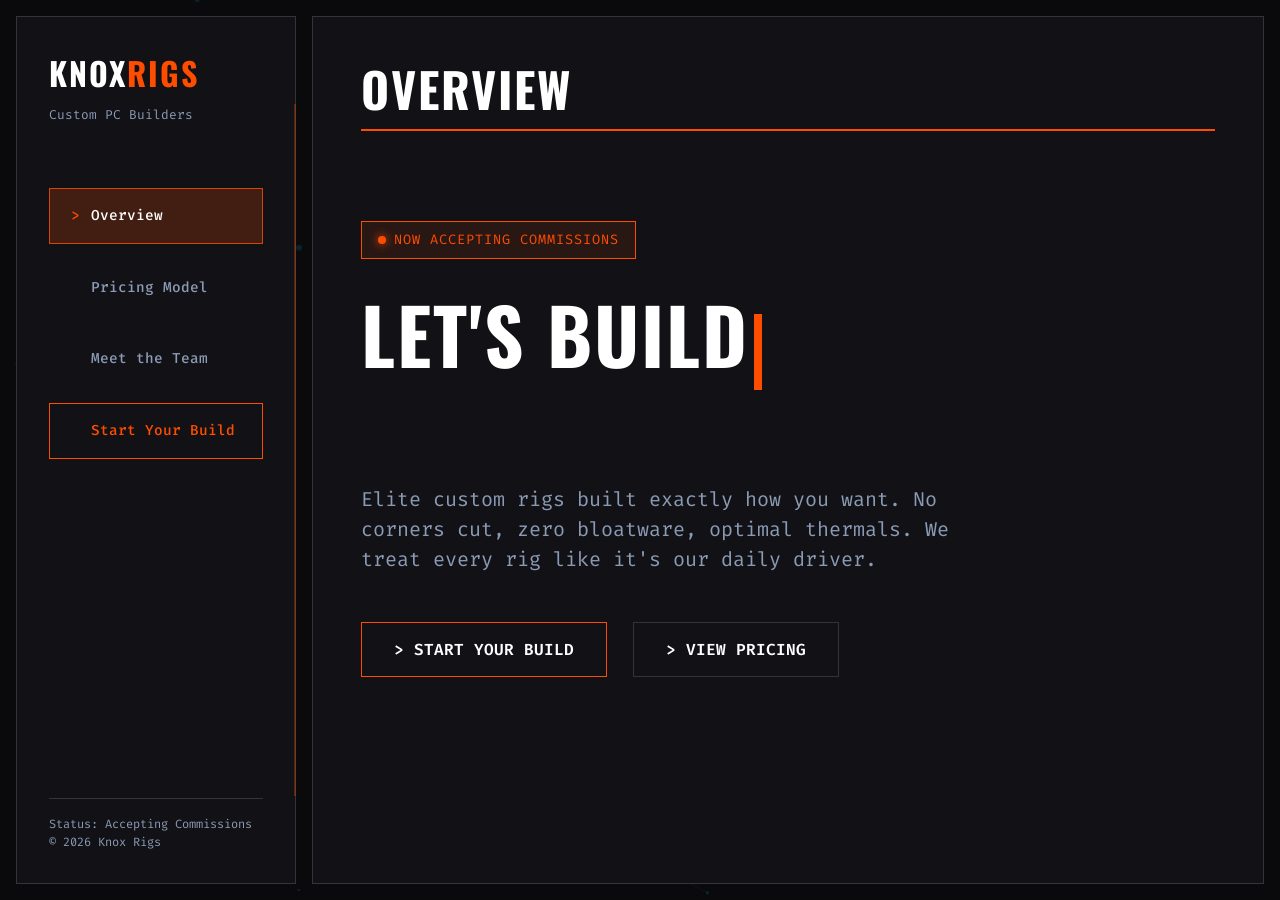
==== commit c529400f: "change title" ====
--- a/index.html
+++ b/index.html
@@ -1,17 +1,19 @@
 <!DOCTYPE html>
 <html lang="en">
+
 <head>
     <meta charset="UTF-8">
     <meta name="viewport" content="width=device-width, initial-scale=1.0">
-    <title>KNOX // RIGS: COMMAND CENTER</title>
+    <title>KNOX//RIGS</title>
     <meta name="description" content="Premium custom PC building service by Cash and Jackson.">
     <link rel="stylesheet" href="style.css">
 </head>
+
 <body>
     <canvas id="particles-bg"></canvas>
 
     <div class="app-container">
-        
+
         <!-- SIDEBAR NAVIGATION -->
         <aside class="sidebar">
             <div class="brand">
@@ -23,7 +25,8 @@
                 <li class="nav-item active" onclick="switchView('home', this)">Overview</li>
                 <li class="nav-item" onclick="switchView('pricing', this)">Pricing Model</li>
                 <li class="nav-item" onclick="switchView('team', this)">Meet the Team</li>
-                <li class="nav-item" style="color: var(--accent-orange); border-color: var(--accent-orange);" onclick="window.location.href='commission.html'">Start Your Build</li>
+                <li class="nav-item" style="color: var(--accent-orange); border-color: var(--accent-orange);"
+                    onclick="window.location.href='commission.html'">Start Your Build</li>
             </ul>
 
             <div class="sidebar-footer">
@@ -34,23 +37,26 @@
 
         <!-- MAIN STAGE -->
         <main class="main-stage">
-            
+
             <!-- VIEW: HOME (OVERVIEW) -->
             <section id="view-home" class="view-section active">
                 <div class="sys-header">
                     <h2>Overview</h2>
                 </div>
-                
+
                 <div class="hero-content">
                     <div class="badge slide-in">
                         <span class="pulse-dot"></span>
                         Now accepting commissions
                     </div>
                     <h2 class="hero-title glow-text" id="hero-title" style="min-height: 2.2em;"></h2>
-                    <p class="hero-desc">Elite custom rigs built exactly how you want. No corners cut, zero bloatware, optimal thermals. We treat every rig like it's our daily driver.</p>
-                    
+                    <p class="hero-desc">Elite custom rigs built exactly how you want. No corners cut, zero bloatware,
+                        optimal thermals. We treat every rig like it's our daily driver.</p>
+
                     <button class="cmd-btn" onclick="window.location.href='commission.html'">> START YOUR BUILD</button>
-                    <button class="cmd-btn cmd-btn-secondary" onclick="document.querySelectorAll('.nav-item')[1].click()" style="margin-left: 1rem;">> VIEW PRICING</button>
+                    <button class="cmd-btn cmd-btn-secondary"
+                        onclick="document.querySelectorAll('.nav-item')[1].click()" style="margin-left: 1rem;">> VIEW
+                        PRICING</button>
                 </div>
             </section>
 
@@ -64,12 +70,14 @@
                     <div class="sys-card">
                         <h3>Commission Fee</h3>
                         <div class="sys-price">$50</div>
-                        <p class="sys-desc">Flat rate for assembly, cable management, stress testing, and OS installation.</p>
+                        <p class="sys-desc">Flat rate for assembly, cable management, stress testing, and OS
+                            installation.</p>
                     </div>
                     <div class="sys-card">
                         <h3>Parts Cost</h3>
                         <div class="sys-price">Retail</div>
-                        <p class="sys-desc">You pay exactly what the components cost. Zero upcharging or hidden fees.</p>
+                        <p class="sys-desc">You pay exactly what the components cost. Zero upcharging or hidden fees.
+                        </p>
                     </div>
                     <div class="sys-card">
                         <h3>Shipping</h3>
@@ -80,7 +88,8 @@
 
                 <div class="total-calc">
                     <h3 style="color: var(--bg-surface); margin-bottom: 0.5rem;">Total Cost Breakdown =</h3>
-                    <p style="font-family: var(--font-heading); font-size: 1.5rem; color: #fff;">$50 + Cost of Parts + Shipping</p>
+                    <p style="font-family: var(--font-heading); font-size: 1.5rem; color: #fff;">$50 + Cost of Parts +
+                        Shipping</p>
                 </div>
             </section>
 
@@ -90,7 +99,8 @@
                     <h2>The Team</h2>
                 </div>
 
-                <p style="color: var(--text-dim); margin-bottom: 2rem;">Robotics engineers turned elite PC builders. We bring competition-grade attention to detail into every chassis.</p>
+                <p style="color: var(--text-dim); margin-bottom: 2rem;">Robotics engineers turned elite PC builders. We
+                    bring competition-grade attention to detail into every chassis.</p>
 
                 <div class="team-grid">
                     <!-- CASH -->
@@ -101,8 +111,10 @@
                         </div>
                         <p style="color: var(--text-dim); font-size: 0.8rem; margin-bottom: 1rem;">Personal Rig:</p>
                         <ul class="spec-list">
-                            <li><span class="spec-label">GPU</span><span class="spec-val target-nvidia">NVIDIA RTX 4070</span></li>
-                            <li><span class="spec-label">CPU</span><span class="spec-val target-amd">AMD Ryzen 7 5800X</span></li>
+                            <li><span class="spec-label">GPU</span><span class="spec-val target-nvidia">NVIDIA RTX
+                                    4070</span></li>
+                            <li><span class="spec-label">CPU</span><span class="spec-val target-amd">AMD Ryzen 7
+                                    5800X</span></li>
                             <li><span class="spec-label">RAM</span><span class="spec-val">32GB DDR4</span></li>
                         </ul>
                     </div>
@@ -115,8 +127,10 @@
                         </div>
                         <p style="color: var(--text-dim); font-size: 0.8rem; margin-bottom: 1rem;">Personal Rig:</p>
                         <ul class="spec-list">
-                            <li><span class="spec-label">GPU</span><span class="spec-val target-amd">AMD RX 6700</span></li>
-                            <li><span class="spec-label">CPU</span><span class="spec-val target-amd">AMD Ryzen 5 5600</span></li>
+                            <li><span class="spec-label">GPU</span><span class="spec-val target-amd">AMD RX 6700</span>
+                            </li>
+                            <li><span class="spec-label">CPU</span><span class="spec-val target-amd">AMD Ryzen 5
+                                    5600</span></li>
                             <li><span class="spec-label">RAM</span><span class="spec-val">16GB DDR4</span></li>
                         </ul>
                     </div>
@@ -129,8 +143,10 @@
                         </div>
                         <p style="color: var(--text-dim); font-size: 0.8rem; margin-bottom: 1rem;">Personal Rig:</p>
                         <ul class="spec-list">
-                            <li><span class="spec-label">GPU</span><span class="spec-val target-amd">Radeon 9070 XT</span></li>
-                            <li><span class="spec-label">CPU</span><span class="spec-val target-amd">AMD Ryzen 9 7900X</span></li>
+                            <li><span class="spec-label">GPU</span><span class="spec-val target-amd">Radeon 9070
+                                    XT</span></li>
+                            <li><span class="spec-label">CPU</span><span class="spec-val target-amd">AMD Ryzen 9
+                                    7900X</span></li>
                             <li><span class="spec-label">RAM</span><span class="spec-val">32GB DDR5</span></li>
                         </ul>
                     </div>
@@ -143,8 +159,10 @@
                         </div>
                         <p style="color: var(--text-dim); font-size: 0.8rem; margin-bottom: 1rem;">Personal Rig:</p>
                         <ul class="spec-list">
-                            <li><span class="spec-label">GPU</span><span class="spec-val target-amd">Radeon RX 7800 XT</span></li>
-                            <li><span class="spec-label">CPU</span><span class="spec-val target-amd">AMD Ryzen 5 7600X</span></li>
+                            <li><span class="spec-label">GPU</span><span class="spec-val target-amd">Radeon RX 7800
+                                    XT</span></li>
+                            <li><span class="spec-label">CPU</span><span class="spec-val target-amd">AMD Ryzen 5
+                                    7600X</span></li>
                             <li><span class="spec-label">RAM</span><span class="spec-val">32GB DDR5</span></li>
                         </ul>
                     </div>
@@ -159,4 +177,5 @@
 
     <script src="script.js"></script>
 </body>
+
 </html>
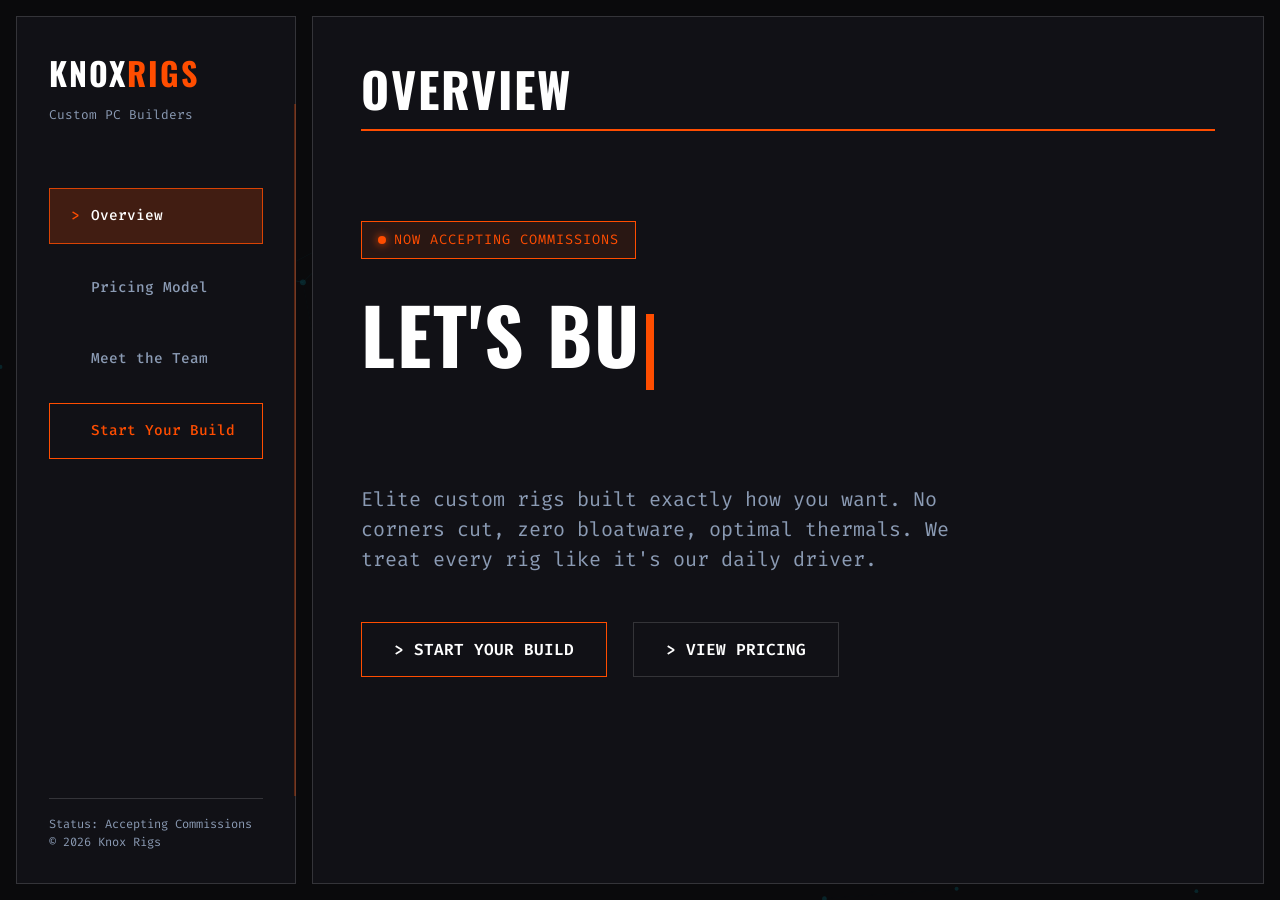
==== commit 53344765: "mobile" ====
--- a/index.html
+++ b/index.html
@@ -16,22 +16,27 @@
 
         <!-- SIDEBAR NAVIGATION -->
         <aside class="sidebar">
-            <div class="brand">
-                <h1>KNOX<span>RIGS</span></h1>
-                <p style="color: var(--text-dim); font-size: 0.8rem; margin-top: 0.5rem;">Custom PC Builders</p>
+            <div class="sidebar-top">
+                <div class="brand">
+                    <h1>KNOX<span>RIGS</span></h1>
+                    <p style="color: var(--text-dim); font-size: 0.8rem; margin-top: 0.5rem;">Custom PC Builders</p>
+                </div>
+                <button class="mobile-toggle" onclick="toggleNav()">MENU</button>
             </div>
 
-            <ul class="nav-menu">
-                <li class="nav-item active" onclick="switchView('home', this)">Overview</li>
-                <li class="nav-item" onclick="switchView('pricing', this)">Pricing Model</li>
-                <li class="nav-item" onclick="switchView('team', this)">Meet the Team</li>
-                <li class="nav-item" style="color: var(--accent-orange); border-color: var(--accent-orange);"
-                    onclick="window.location.href='commission.html'">Start Your Build</li>
-            </ul>
+            <div class="nav-container" id="mobile-nav">
+                <ul class="nav-menu">
+                    <li class="nav-item active" onclick="switchView('home', this)">Overview</li>
+                    <li class="nav-item" onclick="switchView('pricing', this)">Pricing Model</li>
+                    <li class="nav-item" onclick="switchView('team', this)">Meet the Team</li>
+                    <li class="nav-item" style="color: var(--accent-orange); border-color: var(--accent-orange);"
+                        onclick="window.location.href='commission.html'">Start Your Build</li>
+                </ul>
 
-            <div class="sidebar-footer">
-                <p>Status: Accepting Commissions</p>
-                <p>&copy; 2026 Knox Rigs</p>
+                <div class="sidebar-footer">
+                    <p>Status: Accepting Commissions</p>
+                    <p>&copy; 2026 Knox Rigs</p>
+                </div>
             </div>
         </aside>
 
--- a/style.css
+++ b/style.css
@@ -99,8 +99,35 @@
     opacity: 0.3;
 }
 
+.sidebar-top {
+    margin-bottom: 4rem;
+    display: flex;
+    justify-content: space-between;
+    align-items: center;
+}
 .brand {
-    margin-bottom: 4rem;
+    margin-bottom: 0;
+}
+.mobile-toggle {
+    display: none;
+    background: transparent;
+    border: 1px solid var(--accent-orange);
+    color: var(--accent-orange);
+    padding: 0.5rem 1rem;
+    cursor: pointer;
+    font-family: var(--font-ui);
+    text-transform: uppercase;
+    font-weight: 600;
+    transition: 0.2s ease;
+}
+.mobile-toggle:hover {
+    background: var(--accent-orange-dim);
+    color: #fff;
+}
+.nav-container {
+    display: flex;
+    flex-direction: column;
+    flex-grow: 1;
 }
 .brand h1 {
     font-size: 2rem;
@@ -501,7 +528,16 @@
 @media (max-width: 768px) {
     body { height: auto; overflow: auto; display: block; }
     .app-container { display: block; padding: 0; min-height: 100vh; }
-    .sidebar { width: 100%; border-bottom: 2px solid var(--accent-orange); border-right: none; padding: 1.5rem; }
-    .main-stage { min-height: calc(100vh - 300px); border: none; padding: 1.5rem; }
+    .sidebar, .config-sidebar { width: 100%; border-bottom: 2px solid var(--accent-orange); border-right: none; padding: 1.5rem; }
+    .main-stage, .config-main { min-height: calc(100vh - 300px); border: none; padding: 1.5rem; }
     .team-grid { grid-template-columns: 1fr; }
-}
+    
+    .sidebar-top { margin-bottom: 0; }
+    .mobile-toggle { display: block; }
+    .nav-container {
+        display: none;
+        margin-top: 1.5rem;
+        animation: bootUp 0.3s cubic-bezier(0.1, 0.9, 0.2, 1) forwards;
+    }
+    .nav-container.open { display: flex; }
+}
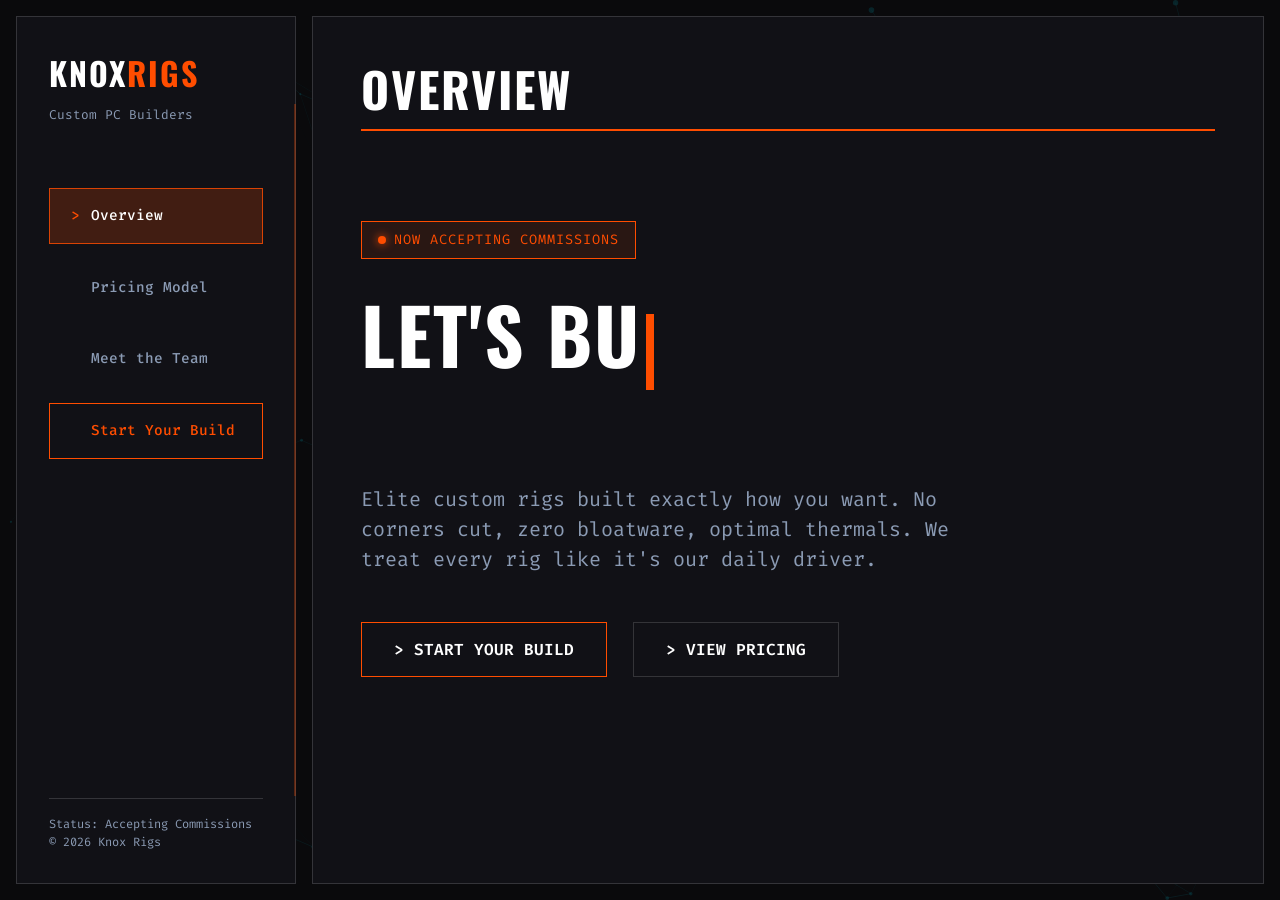
==== commit 91badb3f: "mobile hopefully" ====
--- a/index.html
+++ b/index.html
@@ -16,27 +16,29 @@
 
         <!-- SIDEBAR NAVIGATION -->
         <aside class="sidebar">
-            <div class="sidebar-top">
-                <div class="brand">
-                    <h1>KNOX<span>RIGS</span></h1>
-                    <p style="color: var(--text-dim); font-size: 0.8rem; margin-top: 0.5rem;">Custom PC Builders</p>
-                </div>
-                <button class="mobile-toggle" onclick="toggleNav()">MENU</button>
+            <div class="brand">
+                <h1>KNOX<span>RIGS</span></h1>
+                <p style="color: var(--text-dim); font-size: 0.8rem; margin-top: 0.5rem;">Custom PC Builders</p>
             </div>
 
-            <div class="nav-container" id="mobile-nav">
-                <ul class="nav-menu">
-                    <li class="nav-item active" onclick="switchView('home', this)">Overview</li>
-                    <li class="nav-item" onclick="switchView('pricing', this)">Pricing Model</li>
-                    <li class="nav-item" onclick="switchView('team', this)">Meet the Team</li>
-                    <li class="nav-item" style="color: var(--accent-orange); border-color: var(--accent-orange);"
-                        onclick="window.location.href='commission.html'">Start Your Build</li>
-                </ul>
+            <select id="mobile-nav-select" class="mobile-select" onchange="handleMobileNavIndex(this)">
+                <option value="home">Overview</option>
+                <option value="pricing">Pricing Model</option>
+                <option value="team">Meet the Team</option>
+                <option value="commission">Start Your Build</option>
+            </select>
 
-                <div class="sidebar-footer">
-                    <p>Status: Accepting Commissions</p>
-                    <p>&copy; 2026 Knox Rigs</p>
-                </div>
+            <ul class="nav-menu">
+                <li class="nav-item active" onclick="switchView('home', this)">Overview</li>
+                <li class="nav-item" onclick="switchView('pricing', this)">Pricing Model</li>
+                <li class="nav-item" onclick="switchView('team', this)">Meet the Team</li>
+                <li class="nav-item" style="color: var(--accent-orange); border-color: var(--accent-orange);"
+                    onclick="window.location.href='commission.html'">Start Your Build</li>
+            </ul>
+
+            <div class="sidebar-footer">
+                <p>Status: Accepting Commissions</p>
+                <p>&copy; 2026 Knox Rigs</p>
             </div>
         </aside>
 
--- a/style.css
+++ b/style.css
@@ -99,35 +99,32 @@
     opacity: 0.3;
 }
 
-.sidebar-top {
+.brand {
     margin-bottom: 4rem;
-    display: flex;
-    justify-content: space-between;
-    align-items: center;
-}
-.brand {
-    margin-bottom: 0;
-}
-.mobile-toggle {
+}
+.mobile-select {
     display: none;
-    background: transparent;
+    width: 100%;
+    background: var(--bg-surface-light);
+    color: #fff;
     border: 1px solid var(--accent-orange);
-    color: var(--accent-orange);
-    padding: 0.5rem 1rem;
+    padding: 1rem;
+    font-family: var(--font-ui);
+    font-size: 1rem;
+    text-transform: uppercase;
+    outline: none;
+    margin-top: 1.5rem;
+    margin-bottom: 1.5rem;
     cursor: pointer;
-    font-family: var(--font-ui);
-    text-transform: uppercase;
-    font-weight: 600;
-    transition: 0.2s ease;
-}
-.mobile-toggle:hover {
-    background: var(--accent-orange-dim);
-    color: #fff;
-}
-.nav-container {
-    display: flex;
-    flex-direction: column;
-    flex-grow: 1;
+    appearance: none;
+    -webkit-appearance: none;
+    background-image: url('data:image/svg+xml;charset=US-ASCII,<svg xmlns="http://www.w3.org/2000/svg" width="16" height="16" fill="%23ff4d00" class="bi bi-chevron-down" viewBox="0 0 16 16"><path fill-rule="evenodd" d="M1.646 4.646a.5.5 0 0 1 .708 0L8 10.293l5.646-5.647a.5.5 0 0 1 .708.708l-6 6a.5.5 0 0 1-.708 0l-6-6a.5.5 0 0 1 0-.708z"/></svg>');
+    background-repeat: no-repeat;
+    background-position: right 1rem center;
+    background-size: 1rem;
+}
+.mobile-select:focus {
+    box-shadow: 0 0 10px rgba(255, 77, 0, 0.2);
 }
 .brand h1 {
     font-size: 2rem;
@@ -532,12 +529,8 @@
     .main-stage, .config-main { min-height: calc(100vh - 300px); border: none; padding: 1.5rem; }
     .team-grid { grid-template-columns: 1fr; }
     
-    .sidebar-top { margin-bottom: 0; }
-    .mobile-toggle { display: block; }
-    .nav-container {
-        display: none;
-        margin-top: 1.5rem;
-        animation: bootUp 0.3s cubic-bezier(0.1, 0.9, 0.2, 1) forwards;
-    }
-    .nav-container.open { display: flex; }
-}
+    .brand { margin-bottom: 0; }
+    .nav-menu { display: none; }
+    .sidebar-footer { display: none; }
+    .mobile-select { display: block; }
+}
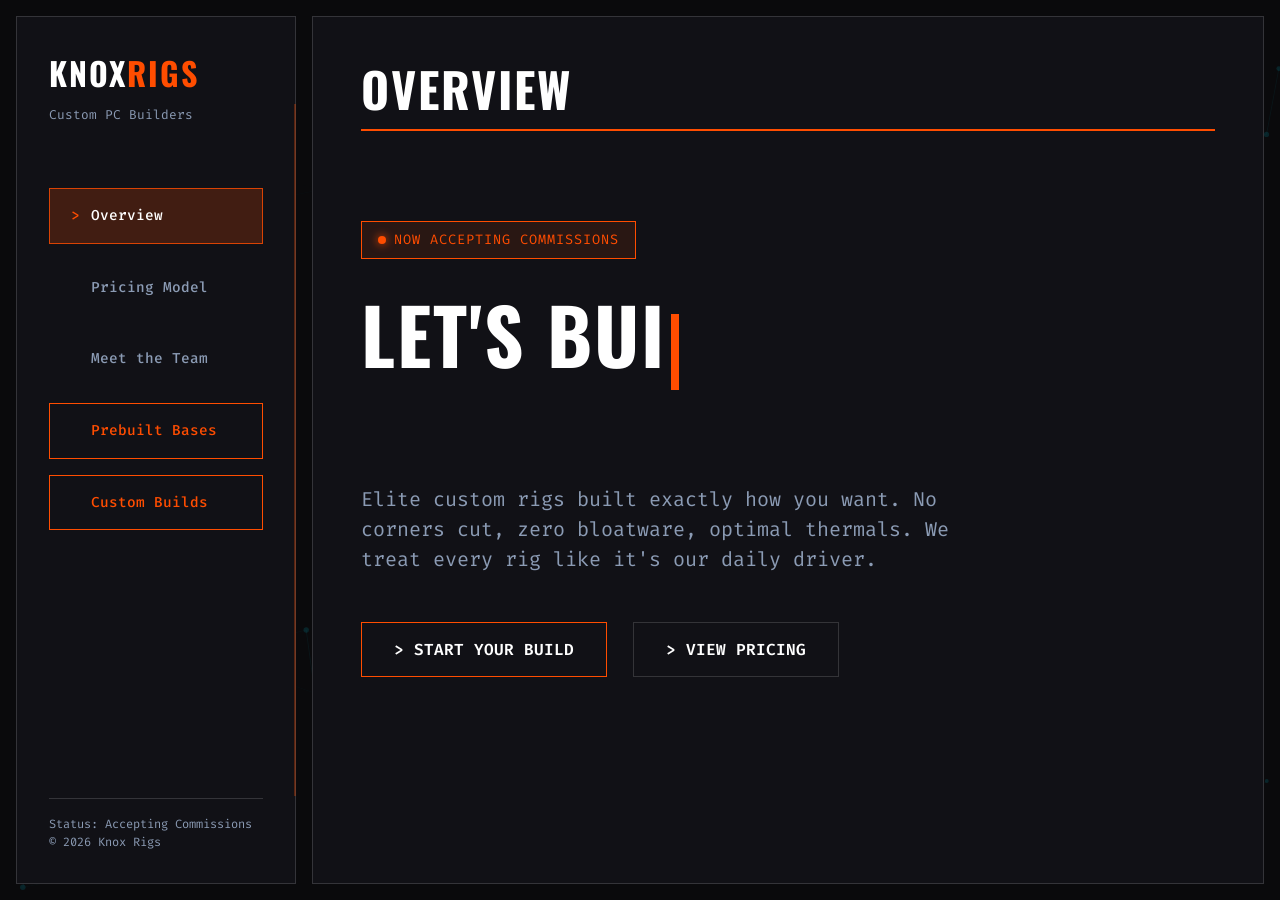
==== commit 0e8d5402: "test" ====
--- a/index.html
+++ b/index.html
@@ -25,7 +25,8 @@
                 <option value="home">Overview</option>
                 <option value="pricing">Pricing Model</option>
                 <option value="team">Meet the Team</option>
-                <option value="commission">Start Your Build</option>
+                <option value="commission-prebuilt">Prebuilt Bases</option>
+                <option value="commission-custom">Custom Builds</option>
             </select>
 
             <ul class="nav-menu">
@@ -33,7 +34,9 @@
                 <li class="nav-item" onclick="switchView('pricing', this)">Pricing Model</li>
                 <li class="nav-item" onclick="switchView('team', this)">Meet the Team</li>
                 <li class="nav-item" style="color: var(--accent-orange); border-color: var(--accent-orange);"
-                    onclick="window.location.href='commission.html'">Start Your Build</li>
+                    onclick="window.location.href='commission.html?view=prebuilts'">Prebuilt Bases</li>
+                <li class="nav-item" style="color: var(--accent-orange); border-color: var(--accent-orange);"
+                    onclick="window.location.href='commission.html?view=custom'">Custom Builds</li>
             </ul>
 
             <div class="sidebar-footer">
--- a/style.css
+++ b/style.css
@@ -233,7 +233,7 @@
     margin-top: 10vh;
 }
 .hero-title {
-    font-size: clamp(3rem, 6vw, 6rem);
+    font-size: clamp(2.5rem, 6vw, 6rem);
     line-height: 1.1;
     margin-bottom: 1.5rem;
     color: #fff;
@@ -345,6 +345,7 @@
     padding: 2rem;
     background: var(--accent-orange-dim);
     margin-top: 2rem;
+    word-break: break-word;
 }
 
 /* Team Grid */
@@ -525,12 +526,28 @@
 @media (max-width: 768px) {
     body { height: auto; overflow: auto; display: block; }
     .app-container { display: block; padding: 0; min-height: 100vh; }
-    .sidebar, .config-sidebar { width: 100%; border-bottom: 2px solid var(--accent-orange); border-right: none; padding: 1.5rem; }
-    .main-stage, .config-main { min-height: calc(100vh - 300px); border: none; padding: 1.5rem; }
+    .sidebar, .config-sidebar { width: 100%; border-bottom: 2px solid var(--border-color); border-right: none; padding: 1.5rem; }
+    .main-stage, .config-main { min-height: calc(100vh - 200px); border: none; padding: 1.5rem 1rem; }
     .team-grid { grid-template-columns: 1fr; }
     
     .brand { margin-bottom: 0; }
     .nav-menu { display: none; }
     .sidebar-footer { display: none; }
-    .mobile-select { display: block; }
-}
+    .mobile-select { display: block; margin-top: 1rem; margin-bottom: 0; }
+    
+    /* Configurator fixes */
+    .commission-page { align-items: flex-start; padding: 0; }
+    .configurator-window {
+        height: auto;
+        border: none;
+        border-top: 1px solid var(--accent-orange);
+        box-shadow: none;
+    }
+    .config-header { padding: 1rem; }
+    .config-body { padding: 1.5rem 1rem; }
+    .btn-group { flex-direction: column; }
+    .cmd-btn { width: 100%; text-align: center; }
+    
+    /* Better modal on phone */
+    .modal-content { padding: 1.5rem; border-radius: 4px; border: 1px solid var(--accent-orange); }
+}
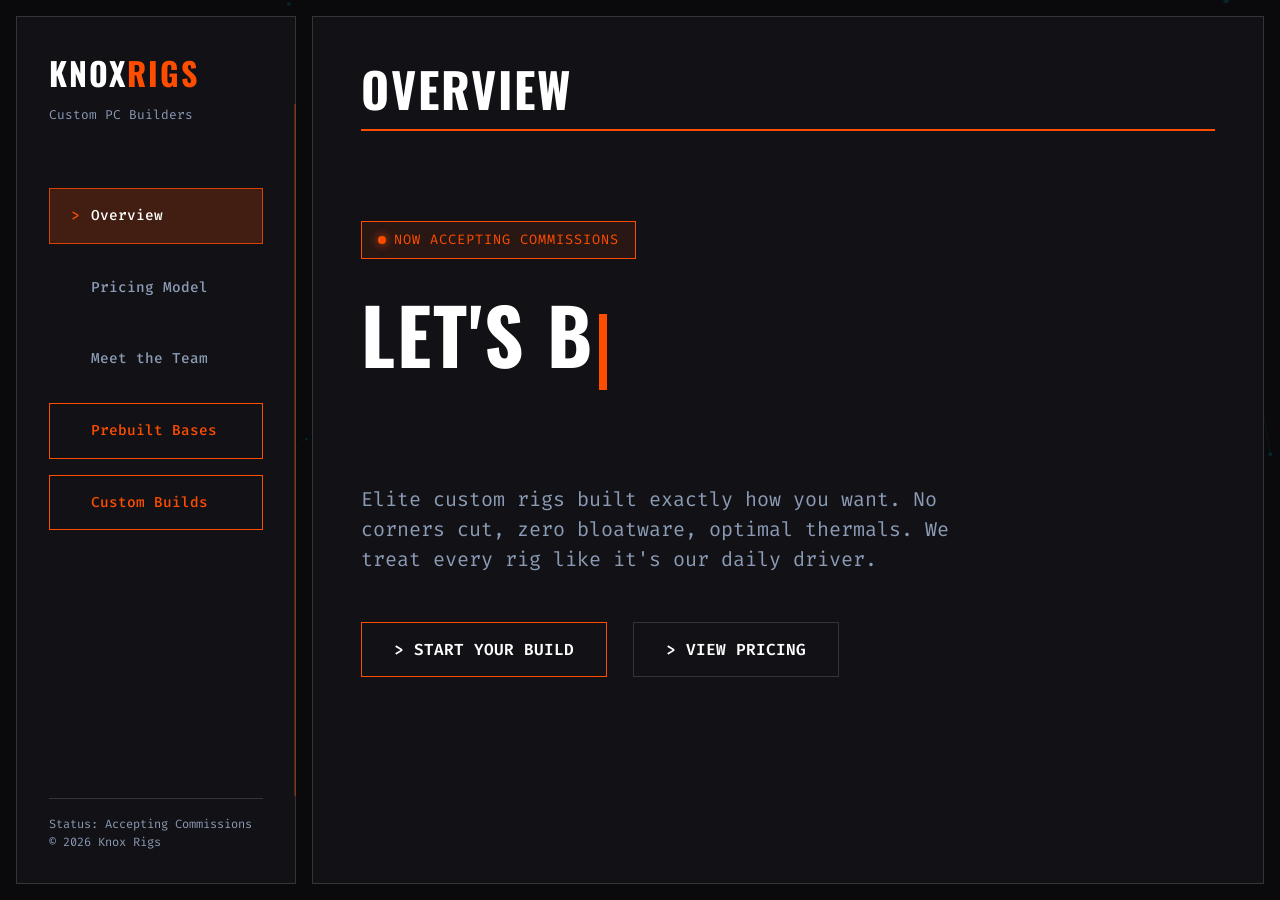
==== commit ebb7ec79: "Add updated PCs" ====
--- a/index.html
+++ b/index.html
@@ -92,12 +92,13 @@
                     <div class="sys-card">
                         <h3>Shipping</h3>
                         <div class="sys-price">Variable</div>
-                        <p class="sys-desc">Calculated exactly based on final rig weight and dimensions.</p>
+                        <p class="sys-desc">Delivery is a only $10 within Knox County. Prices may be higher for
+                            deliveries further away.</p>
                     </div>
                 </div>
 
                 <div class="total-calc">
-                    <h3 style="color: var(--bg-surface); margin-bottom: 0.5rem;">Total Cost Breakdown =</h3>
+                    <h3>Total Cost Breakdown =</h3>
                     <p style="font-family: var(--font-heading); font-size: 1.5rem; color: #fff;">$50 + Cost of Parts +
                         Shipping</p>
                 </div>
--- a/style.css
+++ b/style.css
@@ -4,20 +4,20 @@
     --bg-base: #0a0a0c;
     --bg-surface: #111116;
     --bg-surface-light: #181820;
-    
+
     --accent-orange: #ff4d00;
     --accent-orange-dim: rgba(255, 77, 0, 0.2);
-    
+
     --text-primary: #ffffff;
     --text-dim: #8b9bb4;
-    
+
     --color-nvidia: #76b900;
     --color-amd: #ff003c;
     --color-intel: #0071c5;
-    
+
     --font-ui: 'Fira Code', monospace;
     --font-heading: 'Oswald', sans-serif;
-    
+
     --border-color: rgba(255, 255, 255, 0.15);
     --border-action: rgba(255, 77, 0, 0.8);
 }
@@ -34,12 +34,16 @@
     font-family: var(--font-ui);
     line-height: 1.5;
     height: 100vh;
-    overflow: hidden; /* No scrolling allowed */
+    overflow: hidden;
+    /* No scrolling allowed */
     display: flex;
 }
 
 /* Base Typo */
-h1, h2, h3, h4 {
+h1,
+h2,
+h3,
+h4 {
     font-family: var(--font-heading);
     text-transform: uppercase;
     letter-spacing: 2px;
@@ -50,6 +54,7 @@
     text-decoration: none;
     transition: 0.2s ease;
 }
+
 a:hover {
     color: #fff;
     text-shadow: 0 0 10px var(--accent-orange);
@@ -62,11 +67,14 @@
 /* Particles Background */
 #particles-bg {
     position: fixed;
-    top: 0; left: 0;
-    width: 100vw; height: 100vh;
+    top: 0;
+    left: 0;
+    width: 100vw;
+    height: 100vh;
     z-index: -1;
     pointer-events: none;
-    opacity: 0.3; /* Keep it subtle behind the harsh UI */
+    opacity: 0.3;
+    /* Keep it subtle behind the harsh UI */
 }
 
 /* =========================================
@@ -90,11 +98,14 @@
     padding: 2rem;
     position: relative;
 }
+
 .sidebar::after {
     content: '';
     position: absolute;
-    top: 10%; right: -1px;
-    width: 2px; height: 80%;
+    top: 10%;
+    right: -1px;
+    width: 2px;
+    height: 80%;
     background: var(--accent-orange);
     opacity: 0.3;
 }
@@ -102,6 +113,7 @@
 .brand {
     margin-bottom: 4rem;
 }
+
 .mobile-select {
     display: none;
     width: 100%;
@@ -123,14 +135,19 @@
     background-position: right 1rem center;
     background-size: 1rem;
 }
+
 .mobile-select:focus {
     box-shadow: 0 0 10px rgba(255, 77, 0, 0.2);
 }
+
 .brand h1 {
     font-size: 2rem;
     color: #fff;
 }
-.brand span { color: var(--accent-orange); }
+
+.brand span {
+    color: var(--accent-orange);
+}
 
 .nav-menu {
     list-style: none;
@@ -138,6 +155,7 @@
     flex-direction: column;
     gap: 1rem;
 }
+
 .nav-item {
     padding: 1rem;
     border: 1px solid transparent;
@@ -150,24 +168,35 @@
     align-items: center;
     gap: 1rem;
 }
+
 .nav-item::before {
     content: '>';
     color: var(--accent-orange);
     opacity: 0;
     transition: 0.2s ease;
 }
+
 .nav-item:hover {
     border-color: var(--border-color);
     background: var(--bg-surface-light);
     color: #fff;
 }
-.nav-item:hover::before { opacity: 1; transform: translateX(5px); }
+
+.nav-item:hover::before {
+    opacity: 1;
+    transform: translateX(5px);
+}
+
 .nav-item.active {
     border-color: var(--border-action);
     background: var(--accent-orange-dim);
     color: #fff;
 }
-.nav-item.active::before { opacity: 1; transform: translateX(5px); }
+
+.nav-item.active::before {
+    opacity: 1;
+    transform: translateX(5px);
+}
 
 .sidebar-footer {
     margin-top: auto;
@@ -182,16 +211,25 @@
     background: var(--bg-surface);
     border: 1px solid var(--border-color);
     position: relative;
-    overflow-y: auto; /* Allow scrolling ONLY inside the main stage if needed */
+    overflow-y: auto;
+    /* Allow scrolling ONLY inside the main stage if needed */
     padding: 3rem;
     display: flex;
     flex-direction: column;
 }
 
 /* Hide scrollbar for clean look */
-.main-stage::-webkit-scrollbar { width: 4px; }
-.main-stage::-webkit-scrollbar-track { background: transparent; }
-.main-stage::-webkit-scrollbar-thumb { background: var(--accent-orange); }
+.main-stage::-webkit-scrollbar {
+    width: 4px;
+}
+
+.main-stage::-webkit-scrollbar-track {
+    background: transparent;
+}
+
+.main-stage::-webkit-scrollbar-thumb {
+    background: var(--accent-orange);
+}
 
 /* View Management */
 .view-section {
@@ -201,13 +239,23 @@
     margin: 0 auto;
     animation: bootUp 0.3s cubic-bezier(0.1, 0.9, 0.2, 1) forwards;
 }
+
 .view-section.active {
     display: block;
 }
 
 @keyframes bootUp {
-    from { opacity: 0; transform: translateY(10px) scale(0.98); filter: blur(4px); }
-    to { opacity: 1; transform: translateY(0) scale(1); filter: blur(0); }
+    from {
+        opacity: 0;
+        transform: translateY(10px) scale(0.98);
+        filter: blur(4px);
+    }
+
+    to {
+        opacity: 1;
+        transform: translateY(0) scale(1);
+        filter: blur(0);
+    }
 }
 
 /* System Headers */
@@ -219,11 +267,16 @@
     align-items: flex-end;
     gap: 1rem;
 }
-.sys-header h2 { font-size: 3rem; line-height: 1; }
+
+.sys-header h2 {
+    font-size: 3rem;
+    line-height: 1;
+}
+
 .sys-header .sys-status {
     color: var(--text-dim);
     font-size: 0.85rem;
-    background: rgba(255,255,255,0.05);
+    background: rgba(255, 255, 255, 0.05);
     padding: 0.25rem 0.75rem;
     border: 1px solid var(--border-color);
 }
@@ -232,6 +285,7 @@
 .hero-content {
     margin-top: 10vh;
 }
+
 .hero-title {
     font-size: clamp(2.5rem, 6vw, 6rem);
     line-height: 1.1;
@@ -239,6 +293,7 @@
     color: #fff;
     text-transform: uppercase;
 }
+
 .hero-desc {
     font-size: 1.25rem;
     color: var(--text-dim);
@@ -261,13 +316,16 @@
     transition: 0.2s ease;
     box-shadow: inset 0 0 0 0 var(--accent-orange);
 }
+
 .cmd-btn:hover {
     box-shadow: inset 300px 0 0 0 var(--accent-orange);
     color: var(--bg-base);
 }
+
 .cmd-btn-secondary {
     border-color: var(--border-color);
 }
+
 .cmd-btn-secondary:hover {
     box-shadow: inset 300px 0 0 0 #fff;
     border-color: #fff;
@@ -289,17 +347,31 @@
     letter-spacing: 1px;
     margin-bottom: 2rem;
 }
+
 .pulse-dot {
-    width: 8px; height: 8px;
+    width: 8px;
+    height: 8px;
     background: var(--accent-orange);
     border-radius: 50%;
     box-shadow: 0 0 10px var(--accent-orange);
     animation: pulse 2s infinite;
 }
+
 @keyframes pulse {
-    0% { transform: scale(0.95); box-shadow: 0 0 0 0 rgba(255, 77, 0, 0.7); }
-    70% { transform: scale(1); box-shadow: 0 0 0 10px rgba(255, 77, 0, 0); }
-    100% { transform: scale(0.95); box-shadow: 0 0 0 0 rgba(255, 77, 0, 0); }
+    0% {
+        transform: scale(0.95);
+        box-shadow: 0 0 0 0 rgba(255, 77, 0, 0.7);
+    }
+
+    70% {
+        transform: scale(1);
+        box-shadow: 0 0 0 10px rgba(255, 77, 0, 0);
+    }
+
+    100% {
+        transform: scale(0.95);
+        box-shadow: 0 0 0 0 rgba(255, 77, 0, 0);
+    }
 }
 
 .typewriter-cursor {
@@ -311,7 +383,12 @@
     vertical-align: text-bottom;
     margin-left: 5px;
 }
-@keyframes blink { 50% { opacity: 0; } }
+
+@keyframes blink {
+    50% {
+        opacity: 0;
+    }
+}
 
 
 /* Pricing Grid */
@@ -321,17 +398,25 @@
     gap: 1.5rem;
     margin-bottom: 3rem;
 }
+
 .sys-card {
     border: 1px solid var(--border-color);
     background: var(--bg-surface-light);
     padding: 2rem;
     transition: 0.2s ease;
 }
+
 .sys-card:hover {
     border-color: var(--accent-orange);
     transform: translateY(-5px);
 }
-.sys-card h3 { font-size: 1.5rem; margin-bottom: 1rem; color: #fff; }
+
+.sys-card h3 {
+    font-size: 1.5rem;
+    margin-bottom: 1rem;
+    color: #fff;
+}
+
 .sys-price {
     font-family: var(--font-heading);
     font-size: 2.5rem;
@@ -339,13 +424,24 @@
     margin-bottom: 1rem;
     line-height: 1;
 }
-.sys-desc { font-size: 0.85rem; color: var(--text-dim); }
+
+.sys-desc {
+    font-size: 0.85rem;
+    color: var(--text-dim);
+}
+
 .total-calc {
     border: 1px dashed var(--accent-orange);
     padding: 2rem;
     background: var(--accent-orange-dim);
     margin-top: 2rem;
     word-break: break-word;
+    font-size: 1.5rem;
+}
+
+.total-calc h3 {
+    color: #fff;
+    margin-bottom: 0.5rem;
 }
 
 /* Team Grid */
@@ -354,6 +450,7 @@
     grid-template-columns: 1fr 1fr;
     gap: 1.5rem;
 }
+
 .team-card {
     border: 1px solid var(--border-color);
     padding: 1.5rem;
@@ -361,6 +458,7 @@
     display: flex;
     flex-direction: column;
 }
+
 .team-header {
     display: flex;
     justify-content: space-between;
@@ -369,26 +467,56 @@
     padding-bottom: 1rem;
     margin-bottom: 1rem;
 }
-.team-name { font-size: 1.5rem; color: var(--accent-orange); }
-.team-role { font-size: 0.75rem; color: var(--text-dim); padding: 0.25rem 0.5rem; background: rgba(255,255,255,0.05); }
+
+.team-name {
+    font-size: 1.5rem;
+    color: var(--accent-orange);
+}
+
+.team-role {
+    font-size: 0.75rem;
+    color: var(--text-dim);
+    padding: 0.25rem 0.5rem;
+    background: rgba(255, 255, 255, 0.05);
+}
 
 .spec-list {
     list-style: none;
     font-size: 0.85rem;
 }
+
 .spec-list li {
     display: flex;
     justify-content: space-between;
     margin-bottom: 0.5rem;
     padding-bottom: 0.5rem;
-    border-bottom: 1px dashed rgba(255,255,255,0.05);
-}
-.spec-label { color: var(--text-dim); }
-.spec-val { color: #fff; font-weight: 600; text-align: right; }
-
-.target-nvidia { color: var(--color-nvidia) !important; text-shadow: 0 0 5px rgba(118, 185, 0, 0.4); }
-.target-amd { color: var(--color-amd) !important; text-shadow: 0 0 5px rgba(255, 0, 60, 0.4); }
-.target-intel { color: var(--color-intel) !important; text-shadow: 0 0 5px rgba(0, 113, 197, 0.4); }
+    border-bottom: 1px dashed rgba(255, 255, 255, 0.05);
+}
+
+.spec-label {
+    color: var(--text-dim);
+}
+
+.spec-val {
+    color: #fff;
+    font-weight: 600;
+    text-align: right;
+}
+
+.target-nvidia {
+    color: var(--color-nvidia) !important;
+    text-shadow: 0 0 5px rgba(118, 185, 0, 0.4);
+}
+
+.target-amd {
+    color: var(--color-amd) !important;
+    text-shadow: 0 0 5px rgba(255, 0, 60, 0.4);
+}
+
+.target-intel {
+    color: var(--color-intel) !important;
+    text-shadow: 0 0 5px rgba(0, 113, 197, 0.4);
+}
 
 /* Start Build View (Tiers) */
 .tier-wrapper {
@@ -397,6 +525,7 @@
     gap: 1rem;
     margin-bottom: 3rem;
 }
+
 .tier-sys {
     border: 1px solid var(--border-color);
     background: var(--bg-surface-light);
@@ -404,39 +533,61 @@
     display: flex;
     flex-direction: column;
 }
+
 .tier-sys.recommended {
     border-color: var(--accent-orange);
     box-shadow: inset 0 0 20px rgba(255, 77, 0, 0.1);
 }
-.tier-title { font-size: 1.5rem; margin-bottom: 0.25rem; }
-.tier-cost { color: var(--accent-orange); font-family: var(--font-heading); font-size: 1.5rem; margin-bottom: 1.5rem; }
-.tier-sys .spec-list { margin-bottom: 1.5rem; flex-grow: 1; }
+
+.tier-title {
+    font-size: 1.5rem;
+    margin-bottom: 0.25rem;
+}
+
+.tier-cost {
+    color: var(--accent-orange);
+    font-family: var(--font-heading);
+    font-size: 1.5rem;
+    margin-bottom: 1.5rem;
+}
+
+.tier-sys .spec-list {
+    margin-bottom: 1.5rem;
+    flex-grow: 1;
+}
 
 .custom-box {
     border: 1px solid var(--border-color);
     padding: 2rem;
     text-align: center;
-    background: rgba(255,255,255,0.02);
+    background: rgba(255, 255, 255, 0.02);
 }
 
 /* Modal Core (Prebuilt Checkout) */
 .modal-overlay {
     position: fixed;
-    top: 0; left: 0; right: 0; bottom: 0;
+    top: 0;
+    left: 0;
+    right: 0;
+    bottom: 0;
     background: rgba(10, 10, 12, 0.9);
     display: none;
     align-items: center;
     justify-content: center;
     z-index: 1000;
 }
-.modal-overlay.active { display: flex; }
+
+.modal-overlay.active {
+    display: flex;
+}
+
 .modal-content {
     background: var(--bg-surface);
     border: 1px solid var(--accent-orange);
     padding: 3rem;
     width: 100%;
     max-width: 500px;
-    box-shadow: 0 20px 50px rgba(0,0,0,0.8);
+    box-shadow: 0 20px 50px rgba(0, 0, 0, 0.8);
 }
 
 /* Forms (Configurator & Modals) */
@@ -445,17 +596,20 @@
     flex-direction: column;
     gap: 1.5rem;
 }
+
 .form-group {
     display: flex;
     flex-direction: column;
     gap: 0.5rem;
 }
+
 .form-group label {
     font-size: 0.85rem;
     color: var(--accent-orange);
     text-transform: uppercase;
 }
-.form-group input, 
+
+.form-group input,
 .form-group textarea,
 .form-group select {
     background: var(--bg-base);
@@ -466,7 +620,8 @@
     outline: none;
     transition: 0.2s ease;
 }
-.form-group input:focus, 
+
+.form-group input:focus,
 .form-group textarea:focus {
     border-color: var(--accent-orange);
     box-shadow: inset 0 0 10px rgba(255, 77, 0, 0.1);
@@ -479,6 +634,7 @@
     justify-content: center;
     padding: 2rem;
 }
+
 .configurator-window {
     width: 100%;
     max-width: 800px;
@@ -487,8 +643,9 @@
     height: 80vh;
     display: flex;
     flex-direction: column;
-    box-shadow: 0 20px 50px rgba(0,0,0,0.8);
-}
+    box-shadow: 0 20px 50px rgba(0, 0, 0, 0.8);
+}
+
 .config-header {
     padding: 1.5rem 2rem;
     border-bottom: 1px solid var(--border-color);
@@ -497,6 +654,7 @@
     align-items: center;
     background: var(--bg-base);
 }
+
 .config-body {
     padding: 3rem;
     overflow-y: auto;
@@ -507,47 +665,128 @@
     display: none;
     animation: bootUp 0.3s ease forwards;
 }
-.step-container.active { display: block; }
-.btn-group { display: flex; gap: 1rem; margin-top: 2rem; }
-.btn-group button { flex: 1; }
+
+.step-container.active {
+    display: block;
+}
+
+.btn-group {
+    display: flex;
+    gap: 1rem;
+    margin-top: 2rem;
+}
+
+.btn-group button {
+    flex: 1;
+}
 
 .return-link {
     color: var(--text-dim);
     font-size: 0.85rem;
 }
-.return-link:hover { color: var(--accent-orange); }
+
+.return-link:hover {
+    color: var(--accent-orange);
+}
 
 @media (max-width: 1024px) {
-    .app-container { grid-template-columns: 200px 1fr; }
-    .sys-grid { grid-template-columns: 1fr; }
-    .tier-wrapper { grid-template-columns: 1fr; }
+    .app-container {
+        grid-template-columns: 200px 1fr;
+    }
+
+    .sys-grid {
+        grid-template-columns: 1fr;
+    }
+
+    .tier-wrapper {
+        grid-template-columns: 1fr;
+    }
 }
 
 @media (max-width: 768px) {
-    body { height: auto; overflow: auto; display: block; }
-    .app-container { display: block; padding: 0; min-height: 100vh; }
-    .sidebar, .config-sidebar { width: 100%; border-bottom: 2px solid var(--border-color); border-right: none; padding: 1.5rem; }
-    .main-stage, .config-main { min-height: calc(100vh - 200px); border: none; padding: 1.5rem 1rem; }
-    .team-grid { grid-template-columns: 1fr; }
-    
-    .brand { margin-bottom: 0; }
-    .nav-menu { display: none; }
-    .sidebar-footer { display: none; }
-    .mobile-select { display: block; margin-top: 1rem; margin-bottom: 0; }
-    
+    body {
+        height: auto;
+        overflow: auto;
+        display: block;
+    }
+
+    .app-container {
+        display: block;
+        padding: 0;
+        min-height: 100vh;
+    }
+
+    .sidebar,
+    .config-sidebar {
+        width: 100%;
+        border-bottom: 2px solid var(--border-color);
+        border-right: none;
+        padding: 1.5rem;
+    }
+
+    .main-stage,
+    .config-main {
+        min-height: calc(100vh - 200px);
+        border: none;
+        padding: 1.5rem 1rem;
+    }
+
+    .team-grid {
+        grid-template-columns: 1fr;
+    }
+
+    .brand {
+        margin-bottom: 0;
+    }
+
+    .nav-menu {
+        display: none;
+    }
+
+    .sidebar-footer {
+        display: none;
+    }
+
+    .mobile-select {
+        display: block;
+        margin-top: 1rem;
+        margin-bottom: 0;
+    }
+
     /* Configurator fixes */
-    .commission-page { align-items: flex-start; padding: 0; }
+    .commission-page {
+        align-items: flex-start;
+        padding: 0;
+    }
+
     .configurator-window {
         height: auto;
         border: none;
         border-top: 1px solid var(--accent-orange);
         box-shadow: none;
     }
-    .config-header { padding: 1rem; }
-    .config-body { padding: 1.5rem 1rem; }
-    .btn-group { flex-direction: column; }
-    .cmd-btn { width: 100%; text-align: center; }
-    
+
+    .config-header {
+        padding: 1rem;
+    }
+
+    .config-body {
+        padding: 1.5rem 1rem;
+    }
+
+    .btn-group {
+        flex-direction: column;
+    }
+
+    .cmd-btn {
+        width: 100%;
+        text-align: center;
+    }
+
     /* Better modal on phone */
-    .modal-content { padding: 1.5rem; border-radius: 4px; border: 1px solid var(--accent-orange); }
-}
+    .modal-content {
+        padding: 1.5rem;
+        border-radius: 4px;
+        border: 1px solid var(--accent-orange);
+    }
+}
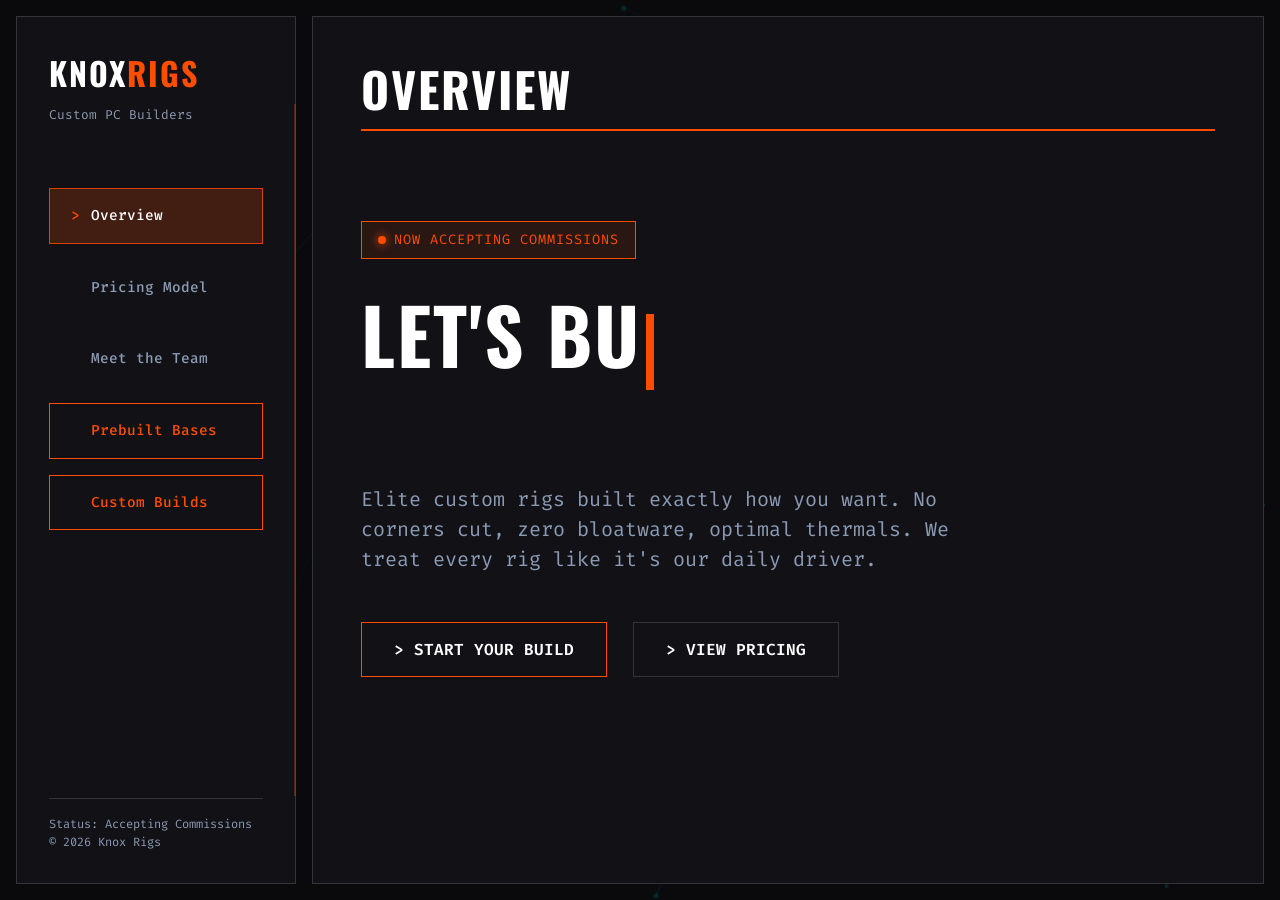
==== commit adf03f3e: "Update index.html" ====
--- a/index.html
+++ b/index.html
@@ -170,10 +170,11 @@
                         </div>
                         <p style="color: var(--text-dim); font-size: 0.8rem; margin-bottom: 1rem;">Personal Rig:</p>
                         <ul class="spec-list">
-                            <li><span class="spec-label">GPU</span><span class="spec-val target-amd">Radeon RX 7800
-                                    XT</span></li>
-                            <li><span class="spec-label">CPU</span><span class="spec-val target-amd">AMD Ryzen 5
-                                    7600X</span></li>
+<li><span class="spec-label">LAPTOP</span><span class="spec-val">Framework 13</span></li>
+                            <li><span class="spec-label">GPU</span><span class="spec-val target-amd">Radeon 890
+                                    M</span></li>
+                            <li><span class="spec-label">CPU</span><span class="spec-val target-amd">AMD Ryzen AI 9
+                                    HX 370</span></li>
                             <li><span class="spec-label">RAM</span><span class="spec-val">32GB DDR5</span></li>
                         </ul>
                     </div>
